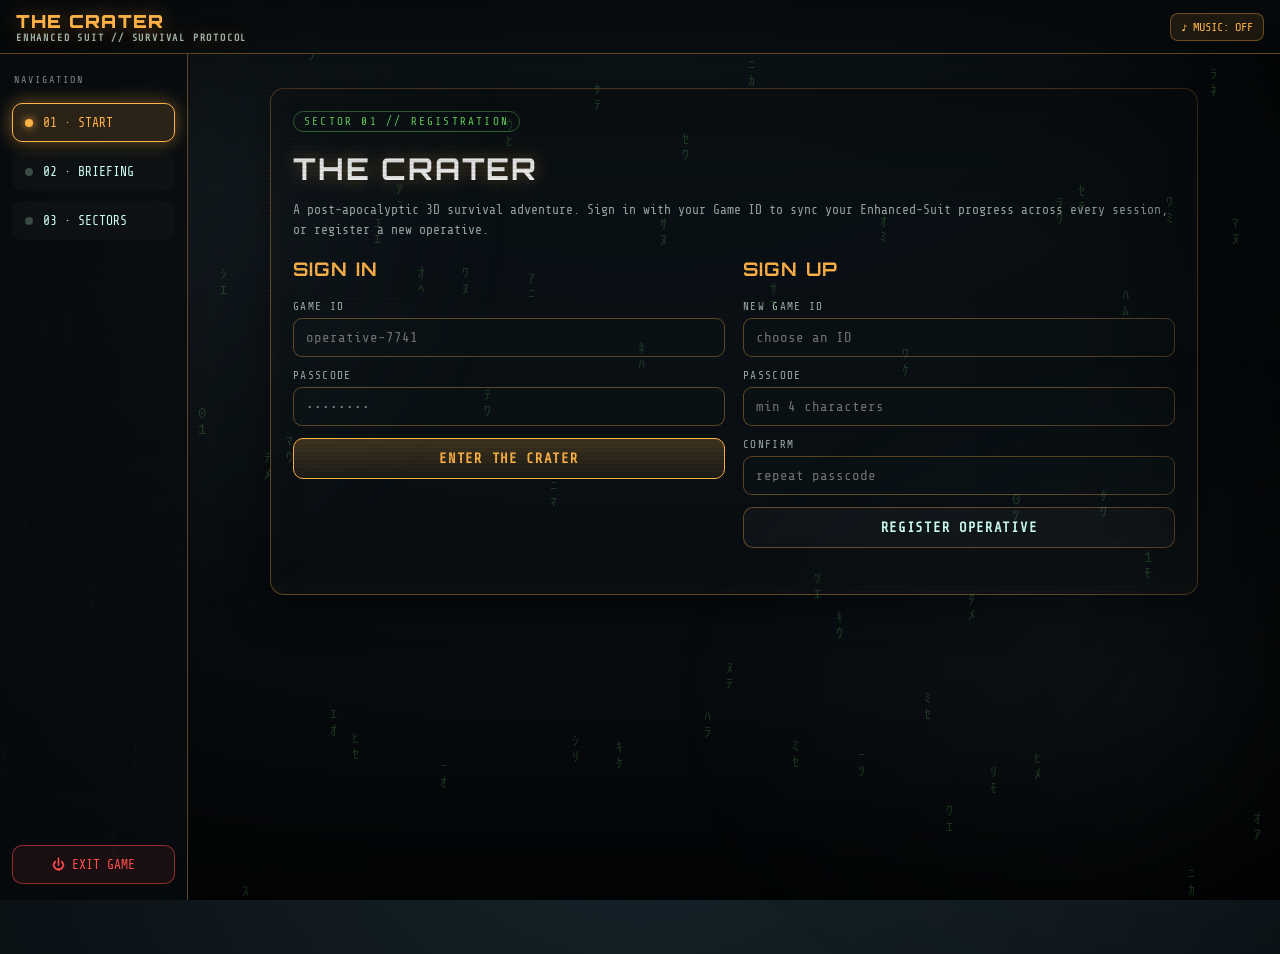
==== index.html @ 7a0b8add "Add files via upload" ====
<!DOCTYPE html>
<html lang="en">
<head>
<meta charset="UTF-8" />
<meta name="viewport" content="width=device-width, initial-scale=1.0" />
<title>THE CRATER — Enhanced Suit</title>
<link rel="preconnect" href="https://fonts.googleapis.com" />
<link rel="preconnect" href="https://fonts.gstatic.com" crossorigin />
<link href="https://fonts.googleapis.com/css2?family=Orbitron:wght@500;700;900&family=Share+Tech+Mono&display=swap" rel="stylesheet" />
<style>
  :root{
    --amber:#ffb347; --amber-dim:#a86a1f; --toxic:#7CFF6B; --danger:#ff4d4d;
    --ink:#070a0c; --ink2:#0d1418; --panel:rgba(10,16,20,.72); --line:rgba(255,179,71,.35);
    --glow:0 0 18px rgba(255,179,71,.45);
  }
  *{box-sizing:border-box}
  html,body{height:100%}
  body{
    margin:0; font-family:'Share Tech Mono',ui-monospace,monospace; color:#e9e2d2;
    background:radial-gradient(120% 120% at 50% -10%, #16242b 0%, #0a1014 45%, #05080a 100%);
    overflow-x:hidden;
  }
  h1,h2,h3,.brand{font-family:'Orbitron',sans-serif; letter-spacing:.06em}
  a{color:var(--amber); text-decoration:none}
  button{font-family:inherit; cursor:pointer}

  /* ---------- persistent FX overlays ---------- */
  #fx{position:fixed; inset:0; pointer-events:none; z-index:60; mix-blend-mode:screen; opacity:.5}
  .scan{position:fixed; inset:0; pointer-events:none; z-index:58;
    background:repeating-linear-gradient(0deg, rgba(0,0,0,0) 0 2px, rgba(0,0,0,.18) 2px 4px); opacity:.35}
  .vignette{position:fixed; inset:0; pointer-events:none; z-index:57;
    box-shadow:inset 0 0 220px 40px rgba(0,0,0,.85); }
  .fog{position:fixed; inset:-20%; pointer-events:none; z-index:56; opacity:.10;
    background:radial-gradient(40% 60% at 20% 30%, rgba(180,200,210,.6), transparent 60%),
               radial-gradient(50% 50% at 80% 70%, rgba(150,170,180,.5), transparent 60%);
    animation:drift 26s linear infinite alternate;}
  @keyframes drift{from{transform:translate(-3%,-2%) scale(1.05)}to{transform:translate(4%,3%) scale(1.15)}}

  /* ---------- top HUD bar ---------- */
  #topbar{position:fixed; top:0; left:0; right:0; z-index:70; display:flex; align-items:center; gap:14px;
    padding:10px 16px; background:linear-gradient(180deg, rgba(7,10,12,.92), rgba(7,10,12,.35));
    border-bottom:1px solid var(--line); backdrop-filter:blur(4px)}
  .brand{font-weight:900; font-size:18px; color:var(--amber); text-shadow:var(--glow)}
  .brand small{display:block; font-family:'Share Tech Mono'; font-size:10px; color:#9fb0a8; letter-spacing:.18em}
  #session{margin-left:auto; display:flex; align-items:center; gap:10px; font-size:12px; color:#bcd}
  #session .pill{background:rgba(124,255,107,.12); border:1px solid rgba(124,255,107,.4); color:var(--toxic);
    padding:3px 10px; border-radius:20px; font-size:11px}
  .iconbtn{background:rgba(255,179,71,.1); border:1px solid var(--line); color:var(--amber);
    border-radius:8px; padding:6px 10px; font-size:12px}
  .iconbtn:hover{background:rgba(255,179,71,.22)}

  /* ---------- nav rail ---------- */
  #nav{position:fixed; left:0; top:54px; bottom:0; width:188px; z-index:65; padding:16px 12px;
    background:linear-gradient(180deg, rgba(8,12,15,.95), rgba(8,12,15,.78)); border-right:1px solid var(--line);
    display:flex; flex-direction:column; gap:10px}
  #nav .navtitle{font-size:10px; letter-spacing:.2em; color:#7e8c86; margin:4px 2px 8px}
  .navlink{display:flex; align-items:center; gap:10px; padding:11px 12px; border:1px solid transparent; border-radius:10px;
    color:#cfe; font-size:13px; background:rgba(255,255,255,.02); transition:.15s}
  .navlink:hover{border-color:var(--line); background:rgba(255,179,71,.08); color:var(--amber)}
  .navlink .dot{width:8px;height:8px;border-radius:50%;background:#3a4a44}
  .navlink.active{border-color:var(--amber); background:rgba(255,179,71,.14); color:var(--amber); box-shadow:var(--glow)}
  .navlink.active .dot{background:var(--amber); box-shadow:0 0 8px var(--amber)}
  .navlink.locked{opacity:.4; cursor:not-allowed}
  #nav .spacer{flex:1}
  .exitbtn{margin-top:auto; border:1px solid rgba(255,77,77,.5); color:var(--danger); background:rgba(255,77,77,.08);
    padding:11px; border-radius:10px; text-align:center; font-size:13px}
  .exitbtn:hover{background:rgba(255,77,77,.18)}

  /* ---------- main ---------- */
  #main{position:relative; z-index:10; margin-left:188px; margin-top:54px; min-height:calc(100vh - 54px)}
  .page{display:none; animation:fade .4s ease}
  .page.show{display:block}
  @keyframes fade{from{opacity:0; transform:translateY(8px)}to{opacity:1; transform:none}}

  .wrap{max-width:980px; margin:0 auto; padding:34px 26px 60px}
  .panel{background:var(--panel); border:1px solid var(--line); border-radius:14px; padding:22px;
    box-shadow:0 10px 40px rgba(0,0,0,.5), inset 0 0 30px rgba(255,179,71,.04)}
  .tag{display:inline-block; font-size:11px; letter-spacing:.2em; color:var(--toxic);
    border:1px solid rgba(124,255,107,.4); padding:3px 10px; border-radius:20px; margin-bottom:12px}
  h2.title{font-size:30px; margin:6px 0 4px; color:#fff; text-shadow:var(--glow)}
  .sub{color:#9fb0a8; font-size:13px; margin-bottom:18px; line-height:1.5}

  /* auth */
  .authgrid{display:grid; grid-template-columns:1fr 1fr; gap:18px}
  .field{margin-bottom:12px}
  .field label{display:block; font-size:11px; letter-spacing:.12em; color:#9fb0a8; margin-bottom:5px}
  .field input{width:100%; padding:11px 12px; background:#0a1115; border:1px solid var(--line);
    border-radius:9px; color:#e9e2d2; font-family:inherit; font-size:14px}
  .field input:focus{outline:none; border-color:var(--amber); box-shadow:var(--glow)}
  .btn{display:inline-block; padding:12px 18px; border-radius:10px; border:1px solid var(--amber);
    background:linear-gradient(180deg, rgba(255,179,71,.22), rgba(255,179,71,.08)); color:var(--amber);
    font-weight:700; letter-spacing:.05em; font-size:14px; text-align:center}
  .btn:hover{background:rgba(255,179,71,.3); box-shadow:var(--glow)}
  .btn.block{width:100%}
  .btn.ghost{border-color:var(--line); color:#cfe; background:rgba(255,255,255,.03)}
  .msg{font-size:12px; margin-top:8px; min-height:16px}
  .msg.err{color:var(--danger)} .msg.ok{color:var(--toxic)}

  /* media pages */
  .media{position:relative; border-radius:14px; overflow:hidden; border:1px solid var(--line); margin-bottom:18px}
  .media img, .media video{width:100%; display:block; max-height:54vh; object-fit:cover; filter:saturate(1.05) contrast(1.05)}
  .media .caption{position:absolute; left:0; right:0; bottom:0; padding:22px 20px 16px;
    background:linear-gradient(0deg, rgba(5,8,10,.92), transparent); }
  .media .caption h3{margin:0 0 6px; color:#fff; font-size:20px}
  .media .caption p{margin:0; color:#cdd; font-size:13px; line-height:1.5; max-width:640px}

  /* progress panel */
  .prog{display:grid; grid-template-columns:repeat(3,1fr); gap:12px; margin:14px 0 6px}
  .card{background:rgba(255,255,255,.03); border:1px solid var(--line); border-radius:12px; padding:14px}
  .card h4{margin:0 0 6px; font-size:13px; color:var(--amber)}
  .card .stat{font-size:12px; color:#bcd; line-height:1.6}
  .card .stat b{color:#fff}
  .bar{height:7px; background:#0a1115; border-radius:6px; overflow:hidden; margin-top:8px; border:1px solid var(--line)}
  .bar > i{display:block; height:100%; width:0; background:linear-gradient(90deg,var(--amber),var(--toxic)); transition:width .4s}
  .done{color:var(--toxic)} .todo{color:#7e8c86}

  /* gameplay / mission */
  #gameplay .viewport{position:relative; height:56vh; min-height:340px; border:1px solid var(--line);
    border-radius:14px; overflow:hidden; background:#05080a; margin-bottom:16px;
    background-size:cover; background-position:center; filter:saturate(1.05) contrast(1.05)}
  .goverlay{position:absolute; inset:0; display:flex; flex-direction:column; justify-content:center; align-items:center;
    text-align:center; padding:20px; background:radial-gradient(60% 60% at 50% 40%, rgba(8,14,18,.55), rgba(5,8,10,.9)); pointer-events:none}
  .goverlay .big{font-family:'Orbitron'; font-size:22px; color:var(--amber); text-shadow:var(--glow)}
  .goverlay .small{font-size:12px; color:#bcd; margin-top:8px; max-width:520px; line-height:1.5}
  .goverlay .openbtn{pointer-events:auto; margin-top:16px}
  .ghud{display:flex; flex-wrap:wrap; gap:14px; align-items:center; background:var(--panel);
    border:1px solid var(--line); border-radius:12px; padding:14px 16px}
  .ghud .mission{font-family:'Orbitron'; color:var(--amber); font-size:15px}
  .ghud .timer{font-size:26px; color:#fff; letter-spacing:.06em; margin-left:auto}
  .ghud .timer small{font-size:11px; color:#9fb0a8; display:block; letter-spacing:.18em}
  .meters{display:flex; gap:16px; width:100%; margin-top:6px}
  .meter{flex:1}
  .meter .lbl{font-size:10px; letter-spacing:.14em; color:#9fb0a8; display:flex; justify-content:space-between}
  .meter .lbl b{color:#fff}
  .proceed{margin-top:16px; display:none; align-items:center; gap:14px; flex-wrap:wrap;
    background:linear-gradient(180deg, rgba(124,255,107,.12), rgba(124,255,107,.04));
    border:1px solid rgba(124,255,107,.5); border-radius:12px; padding:16px}
  .proceed.show{display:flex}
  .proceed .txt{font-size:13px; color:var(--toxic)}
  .proceed .btn{border-color:var(--toxic); color:var(--toxic); background:rgba(124,255,107,.1)}

  /* exit screen */
  #exitScreen{position:fixed; inset:0; z-index:90; display:none; align-items:center; justify-content:center;
    background:radial-gradient(80% 80% at 50% 40%, rgba(20,8,8,.96), rgba(3,4,5,.99))}
  #exitScreen.show{display:flex}
  #exitScreen .box{text-align:center; max-width:520px; padding:30px}
  #exitScreen h1{color:var(--danger); font-size:34px; text-shadow:0 0 22px rgba(255,77,77,.5)}
  #exitScreen p{color:#cdd; line-height:1.6}

  /* toast */
  #toast{position:fixed; bottom:18px; left:50%; transform:translateX(-50%) translateY(20px); z-index:95;
    background:rgba(10,16,20,.95); border:1px solid var(--toxic); color:var(--toxic); padding:10px 18px;
    border-radius:10px; font-size:12px; opacity:0; transition:.3s; pointer-events:none}
  #toast.show{opacity:1; transform:translateX(-50%) translateY(0)}

  .row{display:flex; gap:12px; flex-wrap:wrap; align-items:center}
  .muted{color:#7e8c86; font-size:12px}
  @media(max-width:760px){ #nav{display:none} #main{margin-left:0} .authgrid{grid-template-columns:1fr} }
</style>
</head>
<body>
<canvas id="fx"></canvas>
<div class="fog"></div>
<div class="scan"></div>
<div class="vignette"></div>

<!-- ===== TOP HUD ===== -->
<div id="topbar">
  <div class="brand">THE CRATER<small>ENHANCED SUIT // SURVIVAL PROTOCOL</small></div>
  <div id="session">
    <span class="pill" id="sessPill" style="display:none"></span>
    <button class="iconbtn" id="muteBtn" title="Toggle soundtrack">♪ MUSIC: OFF</button>
  </div>
</div>

<!-- ===== NAV RAIL ===== -->
<nav id="nav">
  <div class="navtitle">NAVIGATION</div>
  <a class="navlink" data-page="start" href="#start"><span class="dot"></span> 01 · START</a>
  <a class="navlink" data-page="briefing" href="#briefing"><span class="dot"></span> 02 · BRIEFING</a>
  <a class="navlink" data-page="gameplay" href="#gameplay"><span class="dot"></span> 03 · SECTORS</a>
  <div class="spacer"></div>
  <a class="exitbtn" id="exitNav" href="#">⏻ EXIT GAME</a>
</nav>

<!-- ===== MAIN ===== -->
<main id="main">

  <!-- PAGE 1 : START / AUTH -->
  <section class="page" id="page-start">
    <div class="wrap">
      <div class="panel" style="position:relative; overflow:hidden">
        <div style="position:absolute; inset:0; background:url('https://files.codingfleet.com/4f22758a/the-crater-enhanced-suit-pc-game/Page1.jpeg') center/cover; opacity:.16; filter:saturate(1.1) contrast(1.05)"></div>
        <div style="position:relative">
        <span class="tag">SECTOR 01 // REGISTRATION</span>
        <h2 class="title">THE CRATER</h2>
        <p class="sub">A post-apocalyptic 3D survival adventure. Sign in with your Game ID to sync your Enhanced-Suit progress across every session, or register a new operative.</p>
        <div class="authgrid">
          <div>
            <h3 style="color:var(--amber); margin-top:0">SIGN IN</h3>
            <div class="field"><label>GAME ID</label><input id="loginId" placeholder="operative-7741" autocomplete="off"></div>
            <div class="field"><label>PASSCODE</label><input id="loginPw" type="password" placeholder="••••••••"></div>
            <button class="btn block" id="loginBtn">ENTER THE CRATER</button>
            <div class="msg" id="loginMsg"></div>
          </div>
          <div>
            <h3 style="color:var(--amber); margin-top:0">SIGN UP</h3>
            <div class="field"><label>NEW GAME ID</label><input id="regId" placeholder="choose an ID" autocomplete="off"></div>
            <div class="field"><label>PASSCODE</label><input id="regPw" type="password" placeholder="min 4 characters"></div>
            <div class="field"><label>CONFIRM</label><input id="regPw2" type="password" placeholder="repeat passcode"></div>
            <button class="btn block ghost" id="regBtn">REGISTER OPERATIVE</button>
            <div class="msg" id="regMsg"></div>
          </div>
        </div>
        </div>
      </div>
    </div>
  </section>

  <!-- PAGE 2 : BRIEFING (video) -->
  <section class="page" id="page-briefing">
    <div class="wrap">
      <div class="panel">
        <span class="tag">SECTOR 02 // MISSION BRIEFING</span>
        <h2 class="title">OUTSIDE THE CHAMBER</h2>
        <p class="sub">Comets collided with Earth. Cities fell. The air turned toxic. Clad in your Enhanced Suit, you step from the protective chamber — and a dense fog swallows the world. Find your way back. Survive what crawls from the craters.</p>
        <div class="media">
          <video id="briefVid" src="https://files.codingfleet.com/4f22758a/the-crater-enhanced-suit-pc-game/Page2.mp4" muted loop playsinline preload="auto"></video>
          <div class="caption">
            <h3>The Fog Rolls In</h3>
            <p>When the mist clears you are disoriented, lost in unfamiliar terrain. Humanoid creatures stir within the craters. Use your suit's integrated weaponry, your wits, and your reflexes.</p>
          </div>
        </div>
        <div class="row">
          <a class="btn" href="#gameplay" data-page="gameplay">▶ DEPLOY TO SECTORS</a>
          <a class="btn ghost" href="#start" data-page="start">◀ BACK TO START</a>
          <a class="exitbtn" style="margin-left:auto; padding:12px 16px; border-radius:10px; text-decoration:none" id="exitBrief" href="#">⏻ EXIT GAME</a>
        </div>
      </div>
    </div>
  </section>

  <!-- PAGE 3 : GAMEPLAY / SECTORS -->
  <section class="page" id="page-gameplay">
    <div class="wrap">
      <div class="panel">
        <span class="tag">SECTOR 03 // ACTIVE DEPLOYMENT</span>
        <h2 class="title" id="missionTitle">SECTOR LINK</h2>
        <p class="sub" id="missionSub">Select a sector link to launch the Galacean scene in a new tab. Your suit telemetry and mission timer run here. Remain deployed 90 minutes (5400s) to unlock the link to the next sector.</p>

        <div class="row" style="margin-bottom:14px">
          <label class="muted">SELECT SECTOR LINK:</label>
          <select id="missionSelect" style="background:#0a1115;border:1px solid var(--line);color:#e9e2d2;padding:9px 12px;border-radius:9px;font-family:inherit"></select>
        </div>

        <div class="viewport" id="viewport">
          <div class="goverlay">
            <div class="big" id="ovBig">SECTOR STANDBY</div>
            <div class="small" id="ovSmall">Launch the live 3D sector. The mission timer below tracks your deployment.</div>
            <a class="btn openbtn" id="openBtn" target="_blank" rel="noopener">↗ LAUNCH SECTOR (NEW TAB)</a>
            <div class="small" id="ovUrl" style="margin-top:10px;font-size:11px;color:#7e8c86;word-break:break-all"></div>
          </div>
        </div>

        <div class="ghud">
          <div>
            <div class="mission" id="hudMission">—</div>
            <div class="muted" id="hudStatus">Awaiting deployment</div>
          </div>
          <div class="timer"><span id="hudTimer">00:00:00</span><small>MISSION ELAPSED / 5400s</small></div>
          <div class="meters">
            <div class="meter"><div class="lbl">SUIT INTEGRITY <b id="mSuit">100%</b></div><div class="bar"><i id="bSuit"></i></div></div>
            <div class="meter"><div class="lbl">O₂ RESERVE <b id="mO2">100%</b></div><div class="bar"><i id="bO2"></i></div></div>
            <div class="meter"><div class="lbl">RADIATION <b id="mRad">12%</b></div><div class="bar"><i id="bRad" style="background:linear-gradient(90deg,#ffb347,#ff4d4d)"></i></div></div>
          </div>
        </div>

        <div class="proceed" id="proceed">
          <div class="txt" id="proceedTxt">SECTOR CLEARED — link to next sector unlocked.</div>
          <a class="btn" id="proceedLink" href="#">PROCEED ▶</a>
        </div>

        <div class="row" style="margin-top:16px">
          <a class="btn ghost" href="#briefing" data-page="briefing">◀ BRIEFING</a>
          <a class="btn ghost" href="#start" data-page="start">◀ START</a>
          <a class="exitbtn" style="margin-left:auto; padding:12px 16px; border-radius:10px; text-decoration:none" id="exitPlay" href="#">⏻ EXIT / SAVE</a>
        </div>
      </div>

      <div class="panel" style="margin-top:18px">
        <span class="tag">SUIT SYNC // GAME ID PROGRESS</span>
        <h3 style="margin-top:0;color:#fff">OPERATIVE PROGRESS</h3>
        <div class="prog" id="progGrid"></div>
        <p class="muted" id="totalTime">TOTAL DEPLOYED: 0h 00m 00s</p>
      </div>
    </div>
  </section>

</main>

<!-- ===== EXIT SCREEN ===== -->
<div id="exitScreen">
  <div class="box">
    <h1>CONNECTION TERMINATED</h1>
    <p>Your Enhanced-Suit telemetry has been saved to your Game ID. The wasteland will wait.</p>
    <p class="muted" id="exitSummary"></p>
    <div class="row" style="justify-content:center; margin-top:18px">
      <button class="btn" id="reenterBtn">⟲ RE-ENTER THE CRATER</button>
    </div>
  </div>
</div>

<div id="toast"></div>

<audio id="bgm" loop preload="auto" src="https://files.codingfleet.com/4f22758a/the-crater-enhanced-suit-pc-game/Song%20Track.mp3"></audio>

<script>
/* ============ CONFIG ============ */
const MISSION_DURATION = 5400; // seconds (90 min)
const ASSET = {
  page1:"https://files.codingfleet.com/4f22758a/the-crater-enhanced-suit-pc-game/Page1.jpeg",
  page3:"https://files.codingfleet.com/4f22758a/the-crater-enhanced-suit-pc-game/Page3.jpeg",
  song:"https://files.codingfleet.com/4f22758a/the-crater-enhanced-suit-pc-game/Song%20Track.mp3"
};
const MISSIONS = [
  {id:"m1", name:"SECTOR 01 — THE CRATER'S EDGE", url:"https://my.galacean.com/7e0cc247-cc5a-4422-99f9-ec5b9e603e9a", next:"gameplay", nextLabel:"PROCEED TO SECTOR 02 ▶", final:false},
  {id:"m2", name:"SECTOR 02 — TOXIC FALLOUT",     url:"https://my.galacean.com/d255c49a-5c83-4c76-a655-b0f9eea7e340", next:"gameplay", nextLabel:"PROCEED TO SECTOR 03 ▶", final:false},
  {id:"m3", name:"SECTOR 03 — THE LONG WAY HOME", url:"https://my.galacean.com/9735b1fd-6725-42c8-8ecc-c2cf0222fc3e", next:"start",   nextLabel:"⏹ RETURN TO START PAGE", final:true}
];

/* ============ STORAGE ============ */
const DB = {
  accounts(){ return JSON.parse(localStorage.getItem("crater_accounts")||"{}"); },
  saveAccounts(a){ localStorage.setItem("crater_accounts", JSON.stringify(a)); },
  save(gameId){ return JSON.parse(localStorage.getItem("crater_save_"+gameId)||"null"); },
  writeSave(gameId, data){ localStorage.setItem("crater_save_"+gameId, JSON.stringify(data)); }
};
async function hash(str){
  try{
    const buf = await crypto.subtle.digest("SHA-256", new TextEncoder().encode(str));
    return [...new Uint8Array(buf)].map(b=>b.toString(16).padStart(2,"0")).join("");
  }catch(e){ let h=0; for(const c of str){h=(h*31+c.charCodeAt(0))>>>0;} return "fb"+h.toString(16); }
}

/* ============ STATE ============ */
const state = {
  gameId:null,
  save:null,
  activeMission:null,      // mission object
  elapsed:0,              // seconds in active mission (resumed from save)
  timer:null,
  lastTick:0,
  completed:false
};

function defaultSave(){
  const s={gameId:state.gameId, missions:{}, totalSeconds:0, updated:Date.now()};
  MISSIONS.forEach(m=> s.missions[m.id]={elapsed:0, completed:false});
  return s;
}
function ensureSave(){
  if(!state.save) state.save = defaultSave();
  MISSIONS.forEach(m=>{ if(!state.save.missions[m.id]) state.save.missions[m.id]={elapsed:0,completed:false}; });
}

/* ============ AUTH ============ */
const $ = s=>document.querySelector(s);
const $$ = s=>document.querySelectorAll(s);

async function doRegister(){
  const id=$("#regId").value.trim(), pw=$("#regPw").value, pw2=$("#regPw2").value, msg=$("#regMsg");
  msg.className="msg";
  if(!id||!pw){ msg.textContent="Game ID and passcode required."; msg.classList.add("err"); return; }
  if(pw.length<4){ msg.textContent="Passcode must be at least 4 characters."; msg.classList.add("err"); return; }
  if(pw!==pw2){ msg.textContent="Passcodes do not match."; msg.classList.add("err"); return; }
  const acc=DB.accounts();
  if(acc[id]){ msg.textContent="That Game ID is already taken."; msg.classList.add("err"); return; }
  acc[id]={pw:await hash(pw)}; DB.saveAccounts(acc);
  msg.textContent="Operative registered. You may now sign in."; msg.classList.add("ok");
  $("#regId").value=""; $("#regPw").value=""; $("#regPw2").value="";
}
async function doLogin(){
  const id=$("#loginId").value.trim(), pw=$("#loginPw").value, msg=$("#loginMsg");
  msg.className="msg";
  const acc=DB.accounts();
  if(!acc[id] || acc[id].pw!==await hash(pw)){ msg.textContent="Invalid Game ID or passcode."; msg.classList.add("err"); return; }
  loginAs(id);
}
function loginAs(id){
  state.gameId=id; state.save=DB.save(id)||null; ensureSave();
  $("#sessPill").style.display="inline-block"; $("#sessPill").textContent="GAME ID: "+id;
  toast("Synced to Game ID: "+id);
  goPage("briefing");
}
$("#regBtn").addEventListener("click", doRegister);
$("#loginBtn").addEventListener("click", doLogin);

/* ============ ROUTER ============ */
function goPage(page, opts={}){
  // save progress before leaving gameplay
  if(state.activeMission){ saveProgress(); stopTimer(); }
  $$(".page").forEach(p=>p.classList.remove("show"));
  const el=$("#page-"+page); if(el) el.classList.add("show");
  $$(".navlink").forEach(n=>n.classList.toggle("active", n.dataset.page===page));
  // gate pages 2 & 3 behind auth
  if((page==="briefing"||page==="gameplay") && !state.gameId){
    toast("Sign in with a Game ID first.");
    $("#page-start").classList.add("show"); $$(".page").forEach(p=>{if(p.id!=="page-start")p.classList.remove("show");});
    $$(".navlink").forEach(n=>n.classList.toggle("active", n.dataset.page==="start"));
    return;
  }
  if(page==="gameplay"){ enterGameplay(opts.missionId); }
  if(page==="briefing"){ const v=$("#briefVid"); if(v){v.currentTime=0; v.play().catch(()=>{});} }
  window.scrollTo(0,0);
}
$$("[data-page]").forEach(a=>a.addEventListener("click",e=>{ e.preventDefault(); goPage(a.dataset.page); }));

/* ============ GAMEPLAY ============ */
function buildMissionSelect(){
  const sel=$("#missionSelect"); sel.innerHTML="";
  MISSIONS.forEach(m=>{
    const o=document.createElement("option"); o.value=m.id; o.textContent=m.name; sel.appendChild(o);
  });
  sel.onchange=()=>enterGameplay(sel.value);
}
function enterGameplay(missionId){
  ensureSave();
  const m = MISSIONS.find(x=>x.id===missionId) || MISSIONS[0];
  state.activeMission=m;
  state.elapsed = state.save.missions[m.id].elapsed||0;
  state.completed = state.save.missions[m.id].completed||false;

  $("#missionTitle").textContent=m.name;
  $("#hudMission").textContent=m.name;
  $("#missionSelect").value=m.id;
  $("#viewport").style.backgroundImage="url('"+ASSET.page3+"')";
  $("#openBtn").href=m.url;
  $("#ovUrl").textContent=m.url;
  $("#ovBig").textContent=m.name.split("—")[1]?.trim()||"SECTOR LINK";
  $("#ovSmall").textContent="Launch the live 3D sector in a new tab. The mission timer tracks your deployment toward 5400s.";
  $("#hudStatus").textContent = state.completed ? "Sector cleared — proceed link active" : "Deployed";
  updateHUD();
  renderProceed();
  startTimer();
}
function startTimer(){
  stopTimer();
  state.lastTick=Date.now();
  state.timer=setInterval(()=>{
    const now=Date.now(); const dt=Math.floor((now-state.lastTick)/1000);
    if(dt>=1){ state.lastTick=now; state.elapsed+=dt; tick(); }
  },500);
}
function stopTimer(){ if(state.timer){clearInterval(state.timer); state.timer=null;} }
function tick(){
  if(state.elapsed>=MISSION_DURATION && !state.completed){
    state.completed=true;
    saveProgress();
    renderProceed();
    toast("SECTOR CLEARED — proceed link unlocked");
  }
  updateHUD();
}
function updateHUD(){
  const e=state.elapsed, h=String(Math.floor(e/3600)).padStart(2,"0"),
        mm=String(Math.floor((e%3600)/60)).padStart(2,"0"), ss=String(e%60).padStart(2,"0");
  $("#hudTimer").textContent=`${h}:${mm}:${ss}`;
  const pct=Math.min(100, (e/MISSION_DURATION)*100);
  // meters drift for atmosphere
  const suit=Math.max(8, 100 - Math.floor(e/120) - (Math.random()<0.05?Math.floor(Math.random()*6):0));
  const o2=Math.max(5, 100 - Math.floor(e/90) - (Math.random()<0.04?Math.floor(Math.random()*5):0));
  const rad=Math.min(98, 12 + Math.floor(e/60) + (Math.random()<0.05?Math.floor(Math.random()*8):0));
  $("#mSuit").textContent=suit+"%"; $("#bSuit").style.width=suit+"%";
  $("#mO2").textContent=o2+"%";   $("#bO2").style.width=o2+"%";
  $("#mRad").textContent=rad+"%";  $("#bRad").style.width=rad+"%";
}
function renderProceed(){
  const box=$("#proceed");
  if(state.completed){
    box.classList.add("show");
    const m=state.activeMission;
    $("#proceedTxt").textContent = m.final ? "FINAL SECTOR CLEARED — return to start unlocked." : "SECTOR CLEARED — link to next sector unlocked.";
    const link=$("#proceedLink");
    link.textContent=m.nextLabel;
    link.onclick=(e)=>{ e.preventDefault(); goPage(m.next); };
  } else {
    box.classList.remove("show");
  }
}
function saveProgress(){
  if(!state.gameId||!state.activeMission) return;
  ensureSave();
  const m=state.activeMission;
  const prev=state.save.missions[m.id].elapsed||0;
  const gained=Math.max(0, state.elapsed-prev);
  state.save.missions[m.id].elapsed=state.elapsed;
  state.save.missions[m.id].completed=state.completed;
  state.save.totalSeconds=(state.save.totalSeconds||0)+gained;
  state.save.updated=Date.now();
  DB.writeSave(state.gameId, state.save);
  renderProgress();
}
function renderProgress(){
  if(!state.save) return;
  const grid=$("#progGrid"); grid.innerHTML="";
  MISSIONS.forEach(m=>{
    const d=state.save.missions[m.id];
    const e=d.elapsed||0, h=Math.floor(e/3600), mm=Math.floor((e%3600)/60), ss=e%60;
    const pct=Math.min(100,(e/MISSION_DURATION)*100);
    const c=document.createElement("div"); c.className="card";
    c.innerHTML=`<h4>${m.name}</h4>
      <div class="stat">Time: <b>${h}h ${String(mm).padStart(2,"0")}m ${String(ss).padStart(2,"0")}s</b></div>
      <div class="stat">Status: <b class="${d.completed?'done':'todo'}">${d.completed?'CLEARED':'IN PROGRESS'}</b></div>
      <div class="bar"><i style="width:${pct}%"></i></div>`;
    grid.appendChild(c);
  });
  const t=state.save.totalSeconds||0, th=Math.floor(t/3600), tm=Math.floor((t%3600)/60), ts=t%60;
  $("#totalTime").textContent=`TOTAL DEPLOYED: ${th}h ${String(tm).padStart(2,"0")}m ${String(ts).padStart(2,"0")}s`;
}

/* ============ EXIT ============ */
function exitGame(){
  if(state.activeMission) saveProgress();
  stopTimer();
  const bgm=$("#bgm"); bgm.pause();
  const t=state.save?state.save.totalSeconds||0:0, th=Math.floor(t/3600), tm=Math.floor((t%3600)/60), ts=t%60;
  $("#exitSummary").textContent = state.gameId ? `Game ID ${state.gameId} • Total deployed ${th}h ${String(tm).padStart(2,"0")}m ${String(ts).padStart(2,"0")}s` : "";
  $("#exitScreen").classList.add("show");
}
function reenter(){
  $("#exitScreen").classList.remove("show");
  if(state.gameId){ goPage("briefing"); }
  else { goPage("start"); }
}
$("#exitNav").addEventListener("click",e=>{e.preventDefault(); exitGame();});
$("#exitBrief").addEventListener("click",e=>{e.preventDefault(); exitGame();});
$("#exitPlay").addEventListener("click",e=>{e.preventDefault(); exitGame();});
$("#reenterBtn").addEventListener("click",reenter);

/* ============ MUSIC ============ */
const bgm=$("#bgm"); let musicOn=false;
function tryPlayMusic(){
  if(musicOn) return;
  bgm.volume=0.55;
  bgm.play().then(()=>{ musicOn=true; $("#muteBtn").textContent="♪ MUSIC: ON"; }).catch(()=>{});
}
$("#muteBtn").addEventListener("click",()=>{
  if(musicOn){ bgm.pause(); musicOn=false; $("#muteBtn").textContent="♪ MUSIC: OFF"; }
  else { tryPlayMusic(); }
});
// start music on first interaction anywhere
["click","keydown","touchstart"].forEach(ev=>document.addEventListener(ev, tryPlayMusic, {once:false}));

/* ============ TOAST ============ */
let toastT=null;
function toast(t){
  const el=$("#toast"); el.textContent=t; el.classList.add("show");
  clearTimeout(toastT); toastT=setTimeout(()=>el.classList.remove("show"),2200);
}

/* ============ AUTO-SAVE / LIFECYCLE ============ */
setInterval(()=>{ if(state.activeMission) saveProgress(); }, 10000); // autosave every 10s
document.addEventListener("visibilitychange",()=>{
  if(document.hidden){ if(state.activeMission) saveProgress(); }
  else { state.lastTick=Date.now(); }
});
window.addEventListener("beforeunload",()=>{ if(state.activeMission) saveProgress(); });

/* ============ FX CANVAS (digital rain / embers) ============ */
(function(){
  const c=$("#fx"), x=c.getContext("2d"); let W,H,cols,drops;
  function size(){ W=c.width=innerWidth; H=c.height=innerHeight; cols=Math.floor(W/22); drops=Array(cols).fill(0).map(()=>Math.random()*H); }
  size(); addEventListener("resize",size);
  const chars="01ﾊﾐﾋｰｳｼﾅﾓﾆｻﾜﾂｵﾘｱﾎﾃﾏｹﾒｴｶｷﾑﾕﾗｾﾈｽﾀﾇﾍ";
  function draw(){
    x.fillStyle="rgba(5,8,10,0.08)"; x.fillRect(0,0,W,H);
    x.fillStyle="rgba(124,255,107,0.35)"; x.font="14px monospace";
    for(let i=0;i<cols;i++){
      const ch=chars[Math.floor(Math.random()*chars.length)];
      x.fillText(ch, i*22, drops[i]);
      if(drops[i]>H && Math.random()>0.975) drops[i]=0;
      drops[i]+=16;
    }
    requestAnimationFrame(draw);
  }
  draw();
})();

/* ============ INIT ============ */
buildMissionSelect();
renderProgress();
goPage("start");

/* test hook: fast-forward active mission timer (dev only) */
window.__ff=function(sec){ if(state.activeMission){ state.elapsed+=sec; tick(); } };
</script>
</body>
</html>
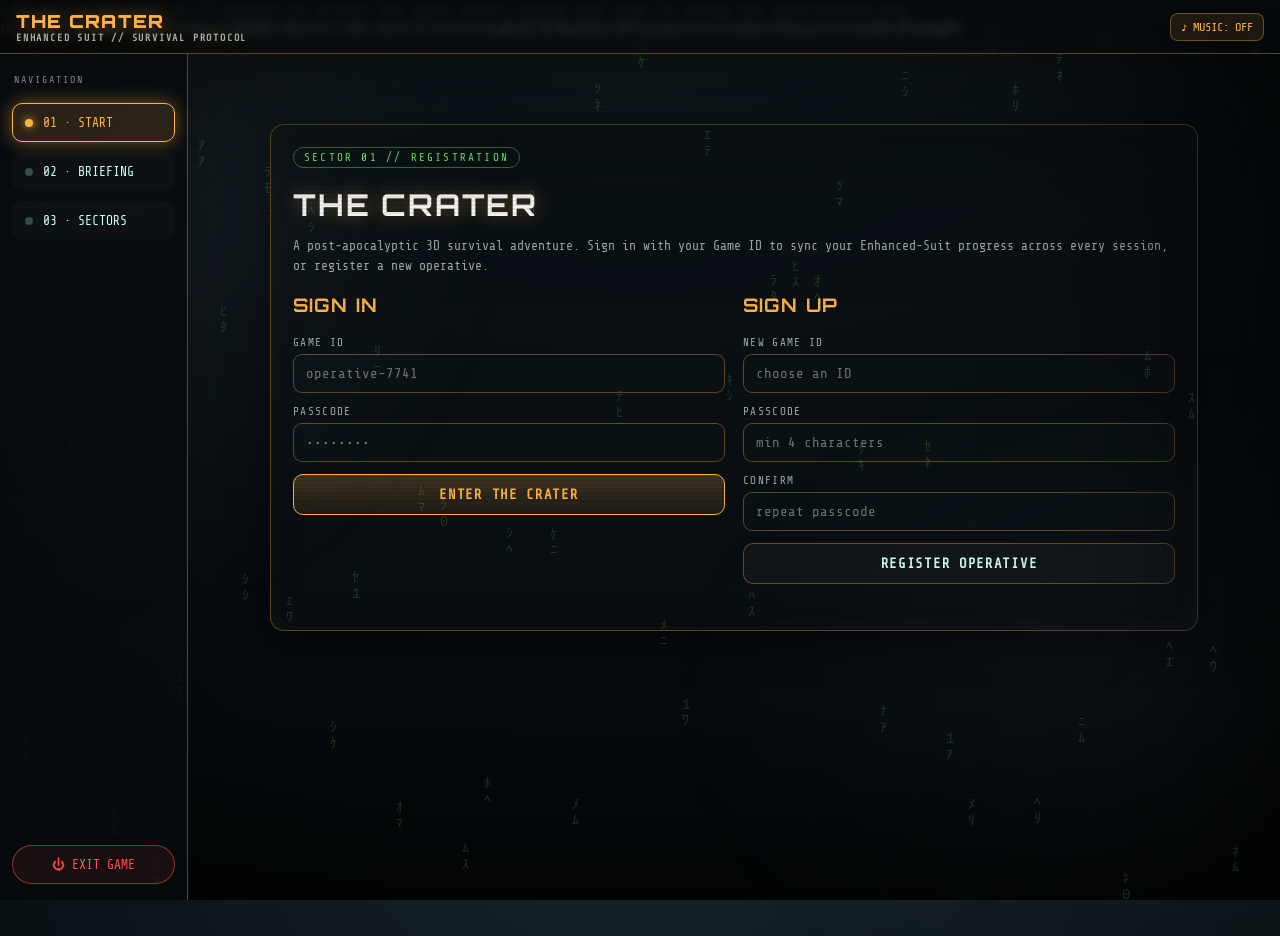
==== commit fc5802bc: "Update index.html" ====
--- a/index.html
+++ b/index.html
@@ -1,4 +1,4 @@
-<!DOCTYPE html>
+add stripe payment of 11 pounds to access the game after signup and sign in using the publishable key pk_live_51TwDKrKY2fYPKPw278QRN3JOutnriCNfc2GSCzTthIvA1XqN26L8rNq5BAzI0YnZzd3ZivsIsk8u54Rkuu4hlE6m00u0Up0gME <!DOCTYPE html>
 <html lang="en">
 <head>
 <meta charset="UTF-8" />
@@ -63,7 +63,7 @@
   .navlink.locked{opacity:.4; cursor:not-allowed}
   #nav .spacer{flex:1}
   .exitbtn{margin-top:auto; border:1px solid rgba(255,77,77,.5); color:var(--danger); background:rgba(255,77,77,.08);
-    padding:11px; border-radius:10px; text-align:center; font-size:13px}
+    padding:11px; border-radius:1010px; text-align:center; font-size:13px}
   .exitbtn:hover{background:rgba(255,77,77,.18)}
 
   /* ---------- main ---------- */
@@ -106,7 +106,7 @@
 
   /* progress panel */
   .prog{display:grid; grid-template-columns:repeat(3,1fr); gap:12px; margin:14px 0 6px}
-  .card{background:rgba(255,255,255,.03); border:1px solid var(--line); border-radius:12px; padding:14px}
+  .card{background:rgba(255,255,255,.03); border:11px solid var(--line); border-radius:12px; padding:14px}
   .card h4{margin:0 0 6px; font-size:13px; color:var(--amber)}
   .card .stat{font-size:12px; color:#bcd; line-height:1.6}
   .card .stat b{color:#fff}
@@ -155,6 +155,10 @@
 
   .row{display:flex; gap:12px; flex-wrap:wrap; align-items:center}
   .muted{color:#7e8c86; font-size:12px}
+  
+  /* Payment Page Styles */
+  #page-payment .price{display:block; font-size:24px; color:var(--amber); margin-bottom:12px; font-family:'Orbitron';}
+  
   @media(max-width:760px){ #nav{display:none} #main{margin-left:0} .authgrid{grid-template-columns:1fr} }
 </style>
 </head>
@@ -170,6 +174,8 @@
   <div id="session">
     <span class="pill" id="sessPill" style="display:none"></span>
     <button class="iconbtn" id="muteBtn" title="Toggle soundtrack">♪ MUSIC: OFF</button>
+    <!-- Pay Button appears after login -->
+    <a class="btn ghost" id="payBtn" href="#payment" style="display:none; margin-left:12px; padding:6px 14px; font-size:11px;">💳 PAY TO PLAY</a>
   </div>
 </div>
 
@@ -190,7 +196,7 @@
   <section class="page" id="page-start">
     <div class="wrap">
       <div class="panel" style="position:relative; overflow:hidden">
-        <div style="position:absolute; inset:0; background:url('https://files.codingfleet.com/4f22758a/the-crater-enhanced-suit-pc-game/Page1.jpeg') center/cover; opacity:.16; filter:saturate(1.1) contrast(1.05)"></div>
+        <div style="position:absolute; inset:0; background:url('https://files.codingfleet.com/4f22758ca/the-crater-enhanced-suit-pc-game/Page1.jpeg') center/cover; opacity:.16; filter:saturate(1.1) contrast(1.05)"></div>
         <div style="position:relative">
         <span class="tag">SECTOR 01 // REGISTRATION</span>
         <h2 class="title">THE CRATER</h2>
@@ -225,14 +231,15 @@
         <h2 class="title">OUTSIDE THE CHAMBER</h2>
         <p class="sub">Comets collided with Earth. Cities fell. The air turned toxic. Clad in your Enhanced Suit, you step from the protective chamber — and a dense fog swallows the world. Find your way back. Survive what crawls from the craters.</p>
         <div class="media">
-          <video id="briefVid" src="https://files.codingfleet.com/4f22758a/the-crater-enhanced-suit-pc-game/Page2.mp4" muted loop playsinline preload="auto"></video>
+          <video id="briefVid" src="https://files.codingfleet.com/4f22758ca/the-crat-enhanced-suit-pc-game/Page2.mp4" muted loop playsinline preload="auto"></video>
           <div class="caption">
             <h3>The Fog Rolls In</h3>
             <p>When the mist clears you are disoriented, lost in unfamiliar terrain. Humanoid creatures stir within the craters. Use your suit's integrated weaponry, your wits, and your reflexes.</p>
           </div>
         </div>
         <div class="row">
-          <a class="btn" href="#gameplay" data-page="gameplay">▶ DEPLOY TO SECTORS</a>
+          <!-- Access game only if paid -->
+          <a class="btn" id="deployBtn" href="#gameplay" data-page="gameplay" style="pointer-events:none; opacity:0.5;">▶ DEPLOY TO SECTORS</a>
           <a class="btn ghost" href="#start" data-page="start">◀ BACK TO START</a>
           <a class="exitbtn" style="margin-left:auto; padding:12px 16px; border-radius:10px; text-decoration:none" id="exitBrief" href="#">⏻ EXIT GAME</a>
         </div>
@@ -296,6 +303,25 @@
     </div>
   </section>
 
+  <!-- PAGE 4 : PAYMENT -->
+  <section class="page" id="page-payment">
+    <div class="wrap">
+      <div class="panel" style="border-color:var(--amber);">
+        <span class="tag" style="border-color:var(--amber-dim); color:var(--amber);">ACCESS // PAYMENT</span>
+        <h2 class="title" style="text-shadow:0 0 12px var(--amber-dim);">UNLOCK THE CRATER</h2>
+        <p class="sub">Pay £11.00 to access the full game experience and all sectors.</p>
+        
+        <form id="payment-form">
+          <div id="payment-element" style="padding: 12px; border: 1px solid var(--line); border-radius: 9px; background: #0a1115; min-height: 120px;"></div>
+          <button class="btn block" type="submit" style="margin-top: 16px; background:linear-gradient(180deg, rgba(255,179,71,.4), rgba(255,179,71,.2));">PAY £11.00</button>
+        </form>
+        
+        <div id="payment-message" class="msg" style="margin-top: 12px;"></div>
+        <div class="muted" style="margin-top: 12px; font-size: 11px; text-align: center;">Payment is processed securely via Stripe.</div>
+      </div>
+    </div>
+  </section>
+
 </main>
 
 <!-- ===== EXIT SCREEN ===== -->
@@ -312,15 +338,15 @@
 
 <div id="toast"></div>
 
-<audio id="bgm" loop preload="auto" src="https://files.codingfleet.com/4f22758a/the-crater-enhanced-suit-pc-game/Song%20Track.mp3"></audio>
+<audio id="bgm" loop preload="auto" src="https://files.codingfleet.com/4f22758ca/the-crater-enhanced-suit-pc-game/Song%20Track.mp3"></audio>
 
 <script>
 /* ============ CONFIG ============ */
 const MISSION_DURATION = 5400; // seconds (90 min)
 const ASSET = {
-  page1:"https://files.codingfleet.com/4f22758a/the-crater-enhanced-suit-pc-game/Page1.jpeg",
-  page3:"https://files.codingfleet.com/4f22758a/the-crater-enhanced-suit-pc-game/Page3.jpeg",
-  song:"https://files.codingfleet.com/4f22758a/the-crater-enhanced-suit-pc-game/Song%20Track.mp3"
+  page1:"https://files.codingfleet.com/4f22758ca/the-crater-enhanced-suit-pc-game/Page1.jpeg",
+  page3:"https://files.codingfleet.com/4f22758ca/the-crater-enhanced-suit-pc-game/Page3.jpeg",
+  song:"https://files.codingfleet.com/4f22758ca/the-crater-enhanced-suit-pc-game/Song%20Track.mp3"
 };
 const MISSIONS = [
   {id:"m1", name:"SECTOR 01 — THE CRATER'S EDGE", url:"https://my.galacean.com/7e0cc247-cc5a-4422-99f9-ec5b9e603e9a", next:"gameplay", nextLabel:"PROCEED TO SECTOR 02 ▶", final:false},
@@ -375,7 +401,8 @@
   if(pw!==pw2){ msg.textContent="Passcodes do not match."; msg.classList.add("err"); return; }
   const acc=DB.accounts();
   if(acc[id]){ msg.textContent="That Game ID is already taken."; msg.classList.add("err"); return; }
-  acc[id]={pw:await hash(pw)}; DB.saveAccounts(acc);
+  acc[id]={pw:await hash(pw), paid:false}; // Initialize paid status
+  DB.saveAccounts(acc);
   msg.textContent="Operative registered. You may now sign in."; msg.classList.add("ok");
   $("#regId").value=""; $("#regPw").value=""; $("#regPw2").value="";
 }
@@ -389,31 +416,117 @@
 function loginAs(id){
   state.gameId=id; state.save=DB.save(id)||null; ensureSave();
   $("#sessPill").style.display="inline-block"; $("#sessPill").textContent="GAME ID: "+id;
+  
+  // Show Pay button only if logged in
+  $("#payBtn").style.display="inline-block";
+  
   toast("Synced to Game ID: "+id);
   goPage("briefing");
 }
-$("#regBtn").addEventListener("click", doRegister);
-$("#loginBtn").addEventListener("click", doLogin);
 
 /* ============ ROUTER ============ */
 function goPage(page, opts={}){
-  // save progress before leaving gameplay
+  // Check Payment Status before allowing access to gameplay
+  // This ensures users cannot access the game without paying
+  const isPaid = () => {
+    const acc = DB.accounts();
+    return acc[state.gameId] && acc[state.gameId].paid === true;
+  };
+
+  // Save progress before leaving gameplay
   if(state.activeMission){ saveProgress(); stopTimer(); }
+  
+  // Gate: If trying to access gameplay and not paid, redirect to payment
+  if(page === 'gameplay' && !isPaid()){
+    goPage('payment');
+    return;
+  }
+
   $$(".page").forEach(p=>p.classList.remove("show"));
   const el=$("#page-"+page); if(el) el.classList.add("show");
   $$(".navlink").forEach(n=>n.classList.toggle("active", n.dataset.page===page));
-  // gate pages 2 & 3 behind auth
+  
+  // Gate pages 2 & 3 behind auth
   if((page==="briefing"||page==="gameplay") && !state.gameId){
     toast("Sign in with a Game ID first.");
     $("#page-start").classList.add("show"); $$(".page").forEach(p=>{if(p.id!=="page-start")p.classList.remove("show");});
     $$(".navlink").forEach(n=>n.classList.toggle("active", n.dataset.page==="start"));
     return;
   }
-  if(page==="gameplay"){ enterGameplay(opts.missionId); }
+  
+  if(page==="gameplay"){ 
+    // Enable deploy button now that payment check passed
+    $("#deployBtn").style.pointerEvents="auto"; 
+    $("#deployBtn").style.opacity="1"; 
+    enterGameplay(opts.missionId); 
+  }
   if(page==="briefing"){ const v=$("#briefVid"); if(v){v.currentTime=0; v.play().catch(()=>{});} }
+  if(page==="payment"){ 
+    // Init Stripe only when page is shown
+    initStripe(); 
+  }
   window.scrollTo(0,0);
 }
 $$("[data-page]").forEach(a=>a.addEventListener("click",e=>{ e.preventDefault(); goPage(a.dataset.page); }));
+
+/* ============ PAYMENT LOGIC ============ */
+function initStripe(){
+  if(window.stripeInitialized) return;
+  window.stripeInitialized = true;
+  
+  const stripe = Stripe('pk_live_51TwDKrKY2fYPKPw278QRN3JOutnriCNfc2GSCzTthIvA1XqN26L8rNq5BAzI0YnZzd3ZivsIsk8u54Rkuu4hlE6m00u0Up0gME');
+  
+  // Dark theme config for Stripe
+  const appearance = {
+    theme: 'flat',
+    variables: {
+      colorPrimary: '#ffb347',
+      colorPrimaryText: '#070a0c',
+      colorBackground: '#0a1115',
+      colorBackgroundText: '#e9e2d2',
+    }
+  };
+  
+  const elements = stripe.elements({ appearance });
+  const paymentElement = elements.create('paymentElement');
+  paymentElement.mount('#payment-element');
+
+  const form = document.getElementById('payment-form');
+  form.addEventListener('submit', async (event) => {
+    event.preventDefault();
+    const { error, paymentMethod } = await stripe.createPaymentMethod({
+      type: 'card',
+      card: paymentElement,
+      currency: 'gbp',
+      amount: 1100, // 11 pounds
+      description: 'Game Access - The Crater'
+    });
+
+    const messageDiv = document.getElementById('payment-message');
+    messageDiv.className = 'msg';
+
+    if (error) {
+      messageDiv.textContent = error.message;
+      messageDiv.classList.add('err');
+    } else {
+      messageDiv.textContent = 'Payment Successful! Unlocking game...';
+      messageDiv.classList.add('ok');
+      
+      // Update DB to mark as paid
+      const acc = DB.accounts();
+      if(acc[state.gameId]) {
+        acc[state.gameId].paid = true;
+        DB.saveAccounts(acc);
+      }
+      
+      // Redirect to gameplay
+      setTimeout(() => {
+        goPage('gameplay');
+        toast("Game Unlocked! Deploying to Sector 01.");
+      }, 1500);
+    }
+  });
+}
 
 /* ============ GAMEPLAY ============ */
 function buildMissionSelect(){
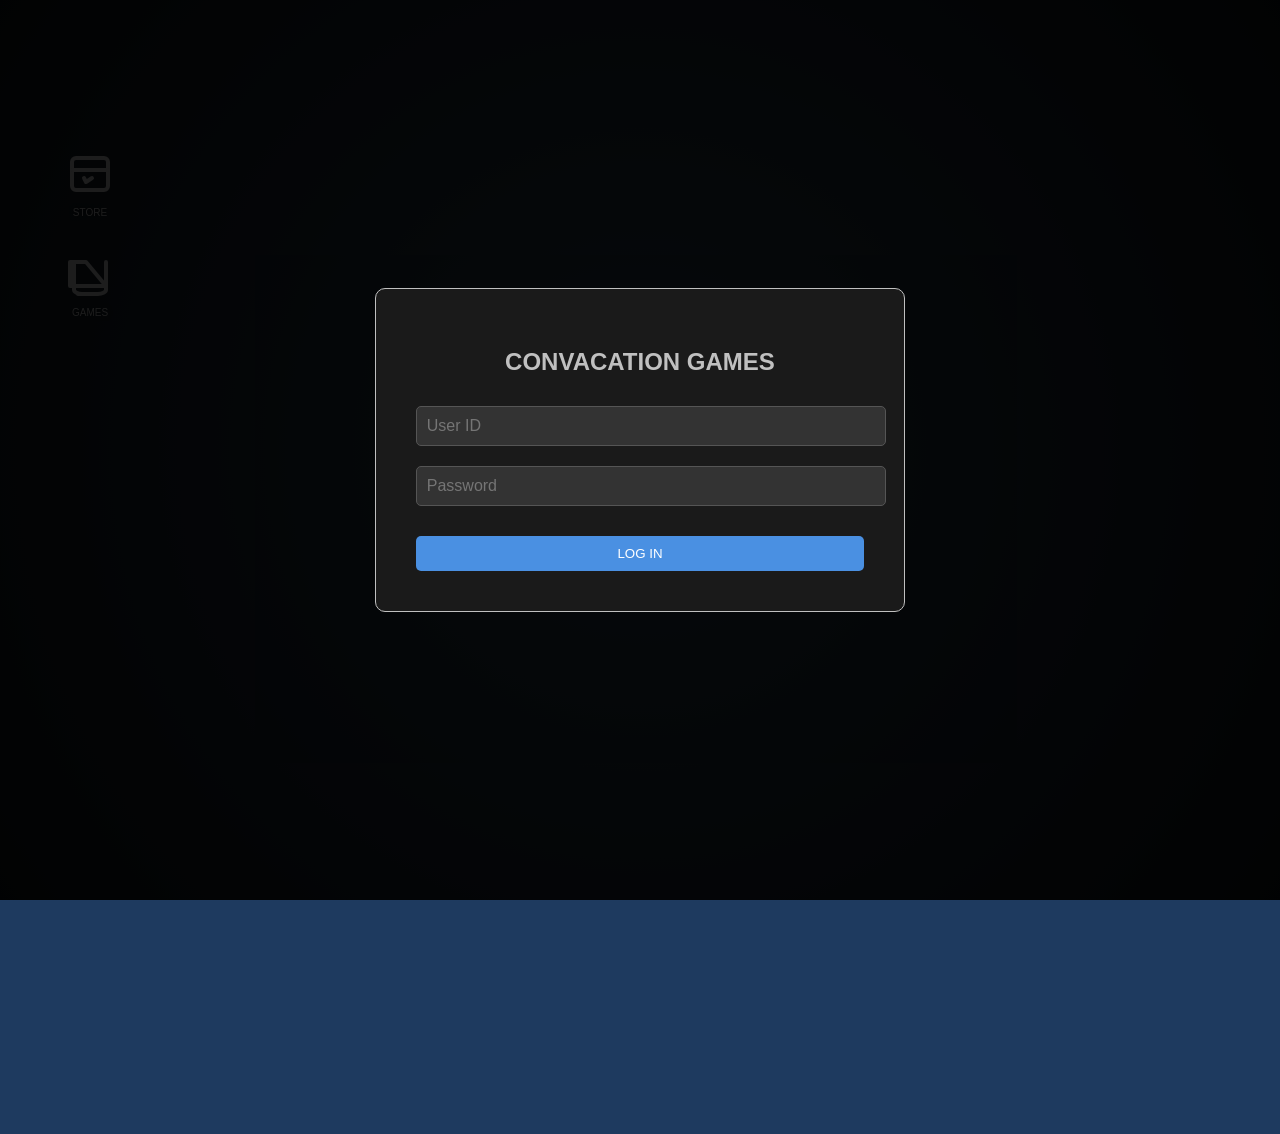
==== commit 86fe44d9: "Update index.html" ====
--- a/index.html
+++ b/index.html
@@ -1,711 +1,637 @@
-add stripe payment of 11 pounds to access the game after signup and sign in using the publishable key pk_live_51TwDKrKY2fYPKPw278QRN3JOutnriCNfc2GSCzTthIvA1XqN26L8rNq5BAzI0YnZzd3ZivsIsk8u54Rkuu4hlE6m00u0Up0gME <!DOCTYPE html>
+<!DOCTYPE html>
 <html lang="en">
 <head>
-<meta charset="UTF-8" />
-<meta name="viewport" content="width=device-width, initial-scale=1.0" />
-<title>THE CRATER — Enhanced Suit</title>
-<link rel="preconnect" href="https://fonts.googleapis.com" />
-<link rel="preconnect" href="https://fonts.gstatic.com" crossorigin />
-<link href="https://fonts.googleapis.com/css2?family=Orbitron:wght@500;700;900&family=Share+Tech+Mono&display=swap" rel="stylesheet" />
-<style>
-  :root{
-    --amber:#ffb347; --amber-dim:#a86a1f; --toxic:#7CFF6B; --danger:#ff4d4d;
-    --ink:#070a0c; --ink2:#0d1418; --panel:rgba(10,16,20,.72); --line:rgba(255,179,71,.35);
-    --glow:0 0 18px rgba(255,179,71,.45);
-  }
-  *{box-sizing:border-box}
-  html,body{height:100%}
-  body{
-    margin:0; font-family:'Share Tech Mono',ui-monospace,monospace; color:#e9e2d2;
-    background:radial-gradient(120% 120% at 50% -10%, #16242b 0%, #0a1014 45%, #05080a 100%);
-    overflow-x:hidden;
-  }
-  h1,h2,h3,.brand{font-family:'Orbitron',sans-serif; letter-spacing:.06em}
-  a{color:var(--amber); text-decoration:none}
-  button{font-family:inherit; cursor:pointer}
-
-  /* ---------- persistent FX overlays ---------- */
-  #fx{position:fixed; inset:0; pointer-events:none; z-index:60; mix-blend-mode:screen; opacity:.5}
-  .scan{position:fixed; inset:0; pointer-events:none; z-index:58;
-    background:repeating-linear-gradient(0deg, rgba(0,0,0,0) 0 2px, rgba(0,0,0,.18) 2px 4px); opacity:.35}
-  .vignette{position:fixed; inset:0; pointer-events:none; z-index:57;
-    box-shadow:inset 0 0 220px 40px rgba(0,0,0,.85); }
-  .fog{position:fixed; inset:-20%; pointer-events:none; z-index:56; opacity:.10;
-    background:radial-gradient(40% 60% at 20% 30%, rgba(180,200,210,.6), transparent 60%),
-               radial-gradient(50% 50% at 80% 70%, rgba(150,170,180,.5), transparent 60%);
-    animation:drift 26s linear infinite alternate;}
-  @keyframes drift{from{transform:translate(-3%,-2%) scale(1.05)}to{transform:translate(4%,3%) scale(1.15)}}
-
-  /* ---------- top HUD bar ---------- */
-  #topbar{position:fixed; top:0; left:0; right:0; z-index:70; display:flex; align-items:center; gap:14px;
-    padding:10px 16px; background:linear-gradient(180deg, rgba(7,10,12,.92), rgba(7,10,12,.35));
-    border-bottom:1px solid var(--line); backdrop-filter:blur(4px)}
-  .brand{font-weight:900; font-size:18px; color:var(--amber); text-shadow:var(--glow)}
-  .brand small{display:block; font-family:'Share Tech Mono'; font-size:10px; color:#9fb0a8; letter-spacing:.18em}
-  #session{margin-left:auto; display:flex; align-items:center; gap:10px; font-size:12px; color:#bcd}
-  #session .pill{background:rgba(124,255,107,.12); border:1px solid rgba(124,255,107,.4); color:var(--toxic);
-    padding:3px 10px; border-radius:20px; font-size:11px}
-  .iconbtn{background:rgba(255,179,71,.1); border:1px solid var(--line); color:var(--amber);
-    border-radius:8px; padding:6px 10px; font-size:12px}
-  .iconbtn:hover{background:rgba(255,179,71,.22)}
-
-  /* ---------- nav rail ---------- */
-  #nav{position:fixed; left:0; top:54px; bottom:0; width:188px; z-index:65; padding:16px 12px;
-    background:linear-gradient(180deg, rgba(8,12,15,.95), rgba(8,12,15,.78)); border-right:1px solid var(--line);
-    display:flex; flex-direction:column; gap:10px}
-  #nav .navtitle{font-size:10px; letter-spacing:.2em; color:#7e8c86; margin:4px 2px 8px}
-  .navlink{display:flex; align-items:center; gap:10px; padding:11px 12px; border:1px solid transparent; border-radius:10px;
-    color:#cfe; font-size:13px; background:rgba(255,255,255,.02); transition:.15s}
-  .navlink:hover{border-color:var(--line); background:rgba(255,179,71,.08); color:var(--amber)}
-  .navlink .dot{width:8px;height:8px;border-radius:50%;background:#3a4a44}
-  .navlink.active{border-color:var(--amber); background:rgba(255,179,71,.14); color:var(--amber); box-shadow:var(--glow)}
-  .navlink.active .dot{background:var(--amber); box-shadow:0 0 8px var(--amber)}
-  .navlink.locked{opacity:.4; cursor:not-allowed}
-  #nav .spacer{flex:1}
-  .exitbtn{margin-top:auto; border:1px solid rgba(255,77,77,.5); color:var(--danger); background:rgba(255,77,77,.08);
-    padding:11px; border-radius:1010px; text-align:center; font-size:13px}
-  .exitbtn:hover{background:rgba(255,77,77,.18)}
-
-  /* ---------- main ---------- */
-  #main{position:relative; z-index:10; margin-left:188px; margin-top:54px; min-height:calc(100vh - 54px)}
-  .page{display:none; animation:fade .4s ease}
-  .page.show{display:block}
-  @keyframes fade{from{opacity:0; transform:translateY(8px)}to{opacity:1; transform:none}}
-
-  .wrap{max-width:980px; margin:0 auto; padding:34px 26px 60px}
-  .panel{background:var(--panel); border:1px solid var(--line); border-radius:14px; padding:22px;
-    box-shadow:0 10px 40px rgba(0,0,0,.5), inset 0 0 30px rgba(255,179,71,.04)}
-  .tag{display:inline-block; font-size:11px; letter-spacing:.2em; color:var(--toxic);
-    border:1px solid rgba(124,255,107,.4); padding:3px 10px; border-radius:20px; margin-bottom:12px}
-  h2.title{font-size:30px; margin:6px 0 4px; color:#fff; text-shadow:var(--glow)}
-  .sub{color:#9fb0a8; font-size:13px; margin-bottom:18px; line-height:1.5}
-
-  /* auth */
-  .authgrid{display:grid; grid-template-columns:1fr 1fr; gap:18px}
-  .field{margin-bottom:12px}
-  .field label{display:block; font-size:11px; letter-spacing:.12em; color:#9fb0a8; margin-bottom:5px}
-  .field input{width:100%; padding:11px 12px; background:#0a1115; border:1px solid var(--line);
-    border-radius:9px; color:#e9e2d2; font-family:inherit; font-size:14px}
-  .field input:focus{outline:none; border-color:var(--amber); box-shadow:var(--glow)}
-  .btn{display:inline-block; padding:12px 18px; border-radius:10px; border:1px solid var(--amber);
-    background:linear-gradient(180deg, rgba(255,179,71,.22), rgba(255,179,71,.08)); color:var(--amber);
-    font-weight:700; letter-spacing:.05em; font-size:14px; text-align:center}
-  .btn:hover{background:rgba(255,179,71,.3); box-shadow:var(--glow)}
-  .btn.block{width:100%}
-  .btn.ghost{border-color:var(--line); color:#cfe; background:rgba(255,255,255,.03)}
-  .msg{font-size:12px; margin-top:8px; min-height:16px}
-  .msg.err{color:var(--danger)} .msg.ok{color:var(--toxic)}
-
-  /* media pages */
-  .media{position:relative; border-radius:14px; overflow:hidden; border:1px solid var(--line); margin-bottom:18px}
-  .media img, .media video{width:100%; display:block; max-height:54vh; object-fit:cover; filter:saturate(1.05) contrast(1.05)}
-  .media .caption{position:absolute; left:0; right:0; bottom:0; padding:22px 20px 16px;
-    background:linear-gradient(0deg, rgba(5,8,10,.92), transparent); }
-  .media .caption h3{margin:0 0 6px; color:#fff; font-size:20px}
-  .media .caption p{margin:0; color:#cdd; font-size:13px; line-height:1.5; max-width:640px}
-
-  /* progress panel */
-  .prog{display:grid; grid-template-columns:repeat(3,1fr); gap:12px; margin:14px 0 6px}
-  .card{background:rgba(255,255,255,.03); border:11px solid var(--line); border-radius:12px; padding:14px}
-  .card h4{margin:0 0 6px; font-size:13px; color:var(--amber)}
-  .card .stat{font-size:12px; color:#bcd; line-height:1.6}
-  .card .stat b{color:#fff}
-  .bar{height:7px; background:#0a1115; border-radius:6px; overflow:hidden; margin-top:8px; border:1px solid var(--line)}
-  .bar > i{display:block; height:100%; width:0; background:linear-gradient(90deg,var(--amber),var(--toxic)); transition:width .4s}
-  .done{color:var(--toxic)} .todo{color:#7e8c86}
-
-  /* gameplay / mission */
-  #gameplay .viewport{position:relative; height:56vh; min-height:340px; border:1px solid var(--line);
-    border-radius:14px; overflow:hidden; background:#05080a; margin-bottom:16px;
-    background-size:cover; background-position:center; filter:saturate(1.05) contrast(1.05)}
-  .goverlay{position:absolute; inset:0; display:flex; flex-direction:column; justify-content:center; align-items:center;
-    text-align:center; padding:20px; background:radial-gradient(60% 60% at 50% 40%, rgba(8,14,18,.55), rgba(5,8,10,.9)); pointer-events:none}
-  .goverlay .big{font-family:'Orbitron'; font-size:22px; color:var(--amber); text-shadow:var(--glow)}
-  .goverlay .small{font-size:12px; color:#bcd; margin-top:8px; max-width:520px; line-height:1.5}
-  .goverlay .openbtn{pointer-events:auto; margin-top:16px}
-  .ghud{display:flex; flex-wrap:wrap; gap:14px; align-items:center; background:var(--panel);
-    border:1px solid var(--line); border-radius:12px; padding:14px 16px}
-  .ghud .mission{font-family:'Orbitron'; color:var(--amber); font-size:15px}
-  .ghud .timer{font-size:26px; color:#fff; letter-spacing:.06em; margin-left:auto}
-  .ghud .timer small{font-size:11px; color:#9fb0a8; display:block; letter-spacing:.18em}
-  .meters{display:flex; gap:16px; width:100%; margin-top:6px}
-  .meter{flex:1}
-  .meter .lbl{font-size:10px; letter-spacing:.14em; color:#9fb0a8; display:flex; justify-content:space-between}
-  .meter .lbl b{color:#fff}
-  .proceed{margin-top:16px; display:none; align-items:center; gap:14px; flex-wrap:wrap;
-    background:linear-gradient(180deg, rgba(124,255,107,.12), rgba(124,255,107,.04));
-    border:1px solid rgba(124,255,107,.5); border-radius:12px; padding:16px}
-  .proceed.show{display:flex}
-  .proceed .txt{font-size:13px; color:var(--toxic)}
-  .proceed .btn{border-color:var(--toxic); color:var(--toxic); background:rgba(124,255,107,.1)}
-
-  /* exit screen */
-  #exitScreen{position:fixed; inset:0; z-index:90; display:none; align-items:center; justify-content:center;
-    background:radial-gradient(80% 80% at 50% 40%, rgba(20,8,8,.96), rgba(3,4,5,.99))}
-  #exitScreen.show{display:flex}
-  #exitScreen .box{text-align:center; max-width:520px; padding:30px}
-  #exitScreen h1{color:var(--danger); font-size:34px; text-shadow:0 0 22px rgba(255,77,77,.5)}
-  #exitScreen p{color:#cdd; line-height:1.6}
-
-  /* toast */
-  #toast{position:fixed; bottom:18px; left:50%; transform:translateX(-50%) translateY(20px); z-index:95;
-    background:rgba(10,16,20,.95); border:1px solid var(--toxic); color:var(--toxic); padding:10px 18px;
-    border-radius:10px; font-size:12px; opacity:0; transition:.3s; pointer-events:none}
-  #toast.show{opacity:1; transform:translateX(-50%) translateY(0)}
-
-  .row{display:flex; gap:12px; flex-wrap:wrap; align-items:center}
-  .muted{color:#7e8c86; font-size:12px}
-  
-  /* Payment Page Styles */
-  #page-payment .price{display:block; font-size:24px; color:var(--amber); margin-bottom:12px; font-family:'Orbitron';}
-  
-  @media(max-width:760px){ #nav{display:none} #main{margin-left:0} .authgrid{grid-template-columns:1fr} }
-</style>
+    <meta charset="UTF-8">
+    <meta name="viewport" content="width=device-width, initial-scale=1.0">
+    <title>Convacation Games - Virtual Desktop</title>
+    <script src="https://js.stripe.com/v3/payment-element.js"></script>
+    <style>
+        :root {
+            --silver: #c0c0c0;
+            --dark-silver: #a9a9a9;
+            --server-blue: #1e3a5f;
+            --glass: rgba(255, 255, 255, 0.1);
+            --border: rgba(192, 192, 192, 0.3);
+            --text: #e0e0e0;
+            --accent: #4a90e2;
+        }
+
+        body, html { margin: 0; padding: 0; height: 100%; overflow: hidden; font-family: 'Segoe UI', sans-serif; background: var(--server-blue); }
+
+        /* Desktop Background */
+        #desktop {
+            position: relative;
+            width: 100vw;
+            height: 100vh;
+            background: radial-gradient(circle at center, #2c3e50, #0a1014);
+            overflow: hidden;
+            display: flex;
+            flex-direction: column;
+        }
+
+        /* Glass Panel Styling */
+        .window {
+            background: var(--glass);
+            border: 1px solid var(--border);
+            backdrop-filter: blur(10px);
+            border-radius: 12px;
+            box-shadow: 0 4px 20px rgba(0,0,0,0.5);
+            position: absolute;
+            transition: all 0.3s ease;
+            z-index: 10;
+        }
+        
+        .window-header {
+            background: rgba(255,255,255,0.05);
+            padding: 10px;
+            border-bottom: 1px solid var(--border);
+            cursor: grab;
+            display: flex;
+            justify-content: space-between;
+            align-items: center;
+        }
+        .window-title { color: var(--silver); font-weight: bold; font-size: 14px; }
+        .window-close { background: none; border: none; color: var(--silver); font-size: 18px; cursor: pointer; }
+        
+        .content { padding: 20px; color: var(--text); }
+
+        /* Icons / Desktop Items */
+        .icon {
+            position: absolute;
+            width: 80px;
+            text-align: center;
+            cursor: pointer;
+            user-select: none;
+            transition: transform 0.1s;
+            color: var(--silver);
+        }
+        .icon:hover { transform: scale(1.1); color: var(--accent); }
+        .icon-label { font-size: 10px; margin-top: 5px; display: block; text-shadow: 0 0 4px rgba(0,0,0,0.5); }
+
+        /* Login Modal */
+        #login-modal {
+            position: fixed;
+            inset: 0;
+            background: rgba(0,0,0,0.85);
+            z-index: 100;
+            display: flex;
+            justify-content: center;
+            align-items: center;
+        }
+        .login-box {
+            background: #1a1a1a;
+            padding: 40px;
+            border-radius: 10px;
+            border: 1px solid var(--silver);
+            text-align: center;
+            min-width: 300px;
+        }
+        .login-input {
+            width: 100%;
+            padding: 10px;
+            margin: 10px 0;
+            background: #333;
+            border: 1px solid #555;
+            color: #fff;
+            font-size: 16px;
+            border-radius: 5px;
+        }
+
+        /* Virtual Keyboard */
+        #virtual-keyboard {
+            position: fixed;
+            bottom: 20px;
+            left: 50%;
+            transform: translateX(-50%);
+            background: rgba(30,30,30,0.9);
+            border: 1px solid #555;
+            border-radius: 10px;
+            padding: 10px;
+            display: none;
+            z-index: 50;
+            width: 800px;
+            max-width: 90%;
+            box-shadow: 0 0 20px rgba(0,0,0,0.5);
+        }
+        .key-row { display: flex; justify-content: space-between; margin-bottom: 5px; }
+        .key {
+            background: #444;
+            border: 1px solid #666;
+            color: #fff;
+            padding: 12px;
+            border-radius: 5px;
+            cursor: pointer;
+            flex: 1;
+            margin: 0 2px;
+            text-align: center;
+            transition: 0.1s;
+        }
+        .key:hover { background: #555; }
+        .key:active { background: #222; }
+        .key.space { flex: 4; }
+        .key.enter { flex: 1.5; background: #28a745; }
+        .key.backspace { flex: 1.5; background: #dc3545; }
+
+        /* Store Window */
+        #store-window { top: 50px; left: 50px; width: 800px; height: 600px; }
+        .slider-container { position: relative; height: 250px; margin-bottom: 20px; overflow: hidden; border-radius: 8px; }
+        .slider-track { display: flex; transition: transform 0.5s; height: 100%; }
+        .slider-item {
+            min-width: 100%;
+            height: 100%;
+            background-size: cover;
+            background-position: center;
+            display: flex;
+            align-items: flex-end;
+            justify-content: center;
+            color: white;
+            font-size: 24px;
+            font-weight: bold;
+            text-shadow: 2px 2px 4px black;
+            padding: 20px;
+            box-sizing: border-box;
+        }
+        .game-grid { display: grid; grid-template-columns: repeat(3, 1fr); gap: 15px; }
+        .game-card {
+            background: rgba(255,255,255,0.05);
+            border: 1px solid var(--border);
+            border-radius: 8px;
+            padding: 10px;
+            text-align: center;
+            transition: transform 0.2s;
+            cursor: pointer;
+        }
+        .game-card:hover { transform: translateY(-5px); border-color: var(--accent); }
+        .game-img { width: 100%; height: 120px; object-fit: cover; border-radius: 4px; margin-bottom: 10px; background: #555; }
+        .game-title { font-size: 12px; color: var(--silver); margin: 0; }
+        .buy-btn {
+            display: block;
+            width: 100%;
+            padding: 8px;
+            margin-top: 10px;
+            background: var(--accent);
+            color: white;
+            border: none;
+            border-radius: 4px;
+            cursor: pointer;
+            font-size: 11px;
+        }
+        .buy-btn:hover { background: #357abd; }
+
+        /* Game Player Window */
+        #game-window { top: 100px; left: 200px; width: 900px; height: 500px; background: black; }
+        #game-iframe { width: 100%; height: 100%; border: none; }
+
+        /* Toast */
+        #toast {
+            position: fixed; bottom: 20px; left: 50%; transform: translateX(-50%);
+            background: rgba(0,0,0,0.8); color: var(--silver); padding: 10px 20px;
+            border-radius: 5px; z-index: 100; opacity: 0; transition: opacity 0.3s;
+        }
+        #toast.show { opacity: 1; }
+
+        /* Controller Helper */
+        #controller-hint {
+            position: fixed; top: 10px; right: 10px; background: rgba(0,0,0,0.5); color: #fff; padding: 5px 10px; border-radius: 5px; font-size: 10px; display: none;
+        }
+    </style>
 </head>
 <body>
-<canvas id="fx"></canvas>
-<div class="fog"></div>
-<div class="scan"></div>
-<div class="vignette"></div>
-
-<!-- ===== TOP HUD ===== -->
-<div id="topbar">
-  <div class="brand">THE CRATER<small>ENHANCED SUIT // SURVIVAL PROTOCOL</small></div>
-  <div id="session">
-    <span class="pill" id="sessPill" style="display:none"></span>
-    <button class="iconbtn" id="muteBtn" title="Toggle soundtrack">♪ MUSIC: OFF</button>
-    <!-- Pay Button appears after login -->
-    <a class="btn ghost" id="payBtn" href="#payment" style="display:none; margin-left:12px; padding:6px 14px; font-size:11px;">💳 PAY TO PLAY</a>
-  </div>
+
+<div id="desktop">
+    <!-- Background -->
+    <div style="position:absolute; inset:0; background: url('[data-uri]') center/cover no-repeat; opacity: 0.15;"></div>
+
+    <!-- Icons -->
+    <div class="icon" style="top: 150px; left: 50px;" onclick="openStore()">
+        <svg width="48" height="48" viewBox="0 0 24 24" fill="none" stroke="currentColor" stroke-width="2" stroke-linecap="round" stroke-linejoin="round"><rect x="3" y="4" width="18" height="16" rx="2"></rect><line x1="3" y1="10" x2="21" y2="10"></line><path d="M9 14l1 2 3-2"></path></svg>
+        <span class="icon-label">STORE</span>
+    </div>
+    <div class="icon" style="top: 250px; left: 50px;" onclick="openGamesFolder()">
+        <svg width="48" height="48" viewBox="0 0 24 24" fill="none" stroke="currentColor" stroke-width="2" stroke-linecap="round" stroke-linejoin="round"><path d="M2 6h8l10 12H2z"></path><path d="M4 6v14c0 1 2 2 4 2h.01"></path><path d="M20 6v14c0 1-2 2-4 2H6"></path></svg>
+        <span class="icon-label">GAMES</span>
+    </div>
+
+    <!-- Login Modal -->
+    <div id="login-modal">
+        <div class="login-box">
+            <h2 style="color:var(--silver); margin-bottom:20px;">CONVACATION GAMES</h2>
+            <input type="text" class="login-input" id="userId" placeholder="User ID">
+            <input type="password" class="login-input" id="password" placeholder="Password">
+            <div style="margin-top:20px;">
+                <button onclick="attemptLogin()" style="background:var(--accent); color:white; border:none; padding:10px 20px; border-radius:5px; cursor:pointer; width:100%;">LOG IN</button>
+            </div>
+            <div id="login-error" class="msg" style="color:red; margin-top:10px; font-size:11px; display:none;">Invalid Credentials</div>
+        </div>
+    </div>
+
+    <!-- Virtual Keyboard -->
+    <div id="virtual-keyboard">
+        <div class="key-row">
+            <div class="key" data-key="1">1</div><div class="key" data-key="2">2</div><div class="key" data-key="3">3</div><div class="key" data-key="4">4</div><div class="key" data-key="5">5</div><div class="key" data-key="6">6</div><div class="key" data-key="7">7</div><div class="key" data-key="8">8</div><div class="key" data-key="9">9</div><div class="key" data-key="0">0</div><div class="key backspace" data-key="backspace">⌫</div>
+        </div>
+        <div class="key-row">
+            <div class="key" data-key="q">Q</div><div class="key" data-key="w">W</div><div class="key" data-key="e">E</div><div class="key" data-key="r">R</div><div class="key" data-key="t">T</div><div class="key" data-key="y">Y</div><div class="key" data-key="u">U</div><div class="key" data-key="i">I</div><div class="key" data-key="o">O</div><div class="key" data-key="p">P</div>
+        </div>
+        <div class="key-row">
+            <div class="key" data-key="a">A</div><div class="key" data-key="s">S</div><div class="key" data-key="d">D</div><div class="key" data-key="f">F</div><div class="key" data-key="g">G</div><div class="key" data-key="h">H</div><div class="key" data-key="j">J</div><div class="key" data-key="k">K</div><div class="key" data-key="l">L</div>
+        </div>
+        <div class="key-row">
+            <div class="key" data-key="z">Z</div><div class="key" data-key="x">X</div><div class="key" data-key="c">C</div><div class="key" data-key="v">V</div><div class="key" data-key="b">B</div><div class="key" data-key="n">N</div><div class="key" data-key="m">M</div>
+        </div>
+        <div class="key-row">
+            <div class="key space" data-key=" ">Space</div>
+            <div class="key enter" data-key="enter">Enter</div>
+        </div>
+    </div>
+
+    <!-- Store Window -->
+    <div id="store-window" class="window" style="display:none;">
+        <div class="window-header">
+            <span class="window-title">Store - Convacation Games</span>
+            <button class="window-close" onclick="closeWindow('store-window')">&times;</button>
+        </div>
+        <div class="content">
+            <div class="slider-container">
+                <div class="slider-track" id="slider-track"></div>
+            </div>
+            <div class="game-grid" id="game-grid"></div>
+        </div>
+    </div>
+
+    <!-- Game Player Window -->
+    <div id="game-window" class="window" style="display:none;">
+        <div class="window-header">
+            <span class="window-title" id="game-title">Game Player</span>
+            <button class="window-close" onclick="closeGame()">&times;</button>
+        </div>
+        <div class="content" style="padding:0;">
+            <iframe id="game-iframe" src="" title="Game"></iframe>
+        </div>
+    </div>
+
+    <div id="toast"></div>
+    <div id="controller-hint">Controller Support: Arrow Keys / A Button to Select, B to Back</div>
 </div>
 
-<!-- ===== NAV RAIL ===== -->
-<nav id="nav">
-  <div class="navtitle">NAVIGATION</div>
-  <a class="navlink" data-page="start" href="#start"><span class="dot"></span> 01 · START</a>
-  <a class="navlink" data-page="briefing" href="#briefing"><span class="dot"></span> 02 · BRIEFING</a>
-  <a class="navlink" data-page="gameplay" href="#gameplay"><span class="dot"></span> 03 · SECTORS</a>
-  <div class="spacer"></div>
-  <a class="exitbtn" id="exitNav" href="#">⏻ EXIT GAME</a>
-</nav>
-
-<!-- ===== MAIN ===== -->
-<main id="main">
-
-  <!-- PAGE 1 : START / AUTH -->
-  <section class="page" id="page-start">
-    <div class="wrap">
-      <div class="panel" style="position:relative; overflow:hidden">
-        <div style="position:absolute; inset:0; background:url('https://files.codingfleet.com/4f22758ca/the-crater-enhanced-suit-pc-game/Page1.jpeg') center/cover; opacity:.16; filter:saturate(1.1) contrast(1.05)"></div>
-        <div style="position:relative">
-        <span class="tag">SECTOR 01 // REGISTRATION</span>
-        <h2 class="title">THE CRATER</h2>
-        <p class="sub">A post-apocalyptic 3D survival adventure. Sign in with your Game ID to sync your Enhanced-Suit progress across every session, or register a new operative.</p>
-        <div class="authgrid">
-          <div>
-            <h3 style="color:var(--amber); margin-top:0">SIGN IN</h3>
-            <div class="field"><label>GAME ID</label><input id="loginId" placeholder="operative-7741" autocomplete="off"></div>
-            <div class="field"><label>PASSCODE</label><input id="loginPw" type="password" placeholder="••••••••"></div>
-            <button class="btn block" id="loginBtn">ENTER THE CRATER</button>
-            <div class="msg" id="loginMsg"></div>
-          </div>
-          <div>
-            <h3 style="color:var(--amber); margin-top:0">SIGN UP</h3>
-            <div class="field"><label>NEW GAME ID</label><input id="regId" placeholder="choose an ID" autocomplete="off"></div>
-            <div class="field"><label>PASSCODE</label><input id="regPw" type="password" placeholder="min 4 characters"></div>
-            <div class="field"><label>CONFIRM</label><input id="regPw2" type="password" placeholder="repeat passcode"></div>
-            <button class="btn block ghost" id="regBtn">REGISTER OPERATIVE</button>
-            <div class="msg" id="regMsg"></div>
-          </div>
-        </div>
-        </div>
-      </div>
-    </div>
-  </section>
-
-  <!-- PAGE 2 : BRIEFING (video) -->
-  <section class="page" id="page-briefing">
-    <div class="wrap">
-      <div class="panel">
-        <span class="tag">SECTOR 02 // MISSION BRIEFING</span>
-        <h2 class="title">OUTSIDE THE CHAMBER</h2>
-        <p class="sub">Comets collided with Earth. Cities fell. The air turned toxic. Clad in your Enhanced Suit, you step from the protective chamber — and a dense fog swallows the world. Find your way back. Survive what crawls from the craters.</p>
-        <div class="media">
-          <video id="briefVid" src="https://files.codingfleet.com/4f22758ca/the-crat-enhanced-suit-pc-game/Page2.mp4" muted loop playsinline preload="auto"></video>
-          <div class="caption">
-            <h3>The Fog Rolls In</h3>
-            <p>When the mist clears you are disoriented, lost in unfamiliar terrain. Humanoid creatures stir within the craters. Use your suit's integrated weaponry, your wits, and your reflexes.</p>
-          </div>
-        </div>
-        <div class="row">
-          <!-- Access game only if paid -->
-          <a class="btn" id="deployBtn" href="#gameplay" data-page="gameplay" style="pointer-events:none; opacity:0.5;">▶ DEPLOY TO SECTORS</a>
-          <a class="btn ghost" href="#start" data-page="start">◀ BACK TO START</a>
-          <a class="exitbtn" style="margin-left:auto; padding:12px 16px; border-radius:10px; text-decoration:none" id="exitBrief" href="#">⏻ EXIT GAME</a>
-        </div>
-      </div>
-    </div>
-  </section>
-
-  <!-- PAGE 3 : GAMEPLAY / SECTORS -->
-  <section class="page" id="page-gameplay">
-    <div class="wrap">
-      <div class="panel">
-        <span class="tag">SECTOR 03 // ACTIVE DEPLOYMENT</span>
-        <h2 class="title" id="missionTitle">SECTOR LINK</h2>
-        <p class="sub" id="missionSub">Select a sector link to launch the Galacean scene in a new tab. Your suit telemetry and mission timer run here. Remain deployed 90 minutes (5400s) to unlock the link to the next sector.</p>
-
-        <div class="row" style="margin-bottom:14px">
-          <label class="muted">SELECT SECTOR LINK:</label>
-          <select id="missionSelect" style="background:#0a1115;border:1px solid var(--line);color:#e9e2d2;padding:9px 12px;border-radius:9px;font-family:inherit"></select>
-        </div>
-
-        <div class="viewport" id="viewport">
-          <div class="goverlay">
-            <div class="big" id="ovBig">SECTOR STANDBY</div>
-            <div class="small" id="ovSmall">Launch the live 3D sector. The mission timer below tracks your deployment.</div>
-            <a class="btn openbtn" id="openBtn" target="_blank" rel="noopener">↗ LAUNCH SECTOR (NEW TAB)</a>
-            <div class="small" id="ovUrl" style="margin-top:10px;font-size:11px;color:#7e8c86;word-break:break-all"></div>
-          </div>
-        </div>
-
-        <div class="ghud">
-          <div>
-            <div class="mission" id="hudMission">—</div>
-            <div class="muted" id="hudStatus">Awaiting deployment</div>
-          </div>
-          <div class="timer"><span id="hudTimer">00:00:00</span><small>MISSION ELAPSED / 5400s</small></div>
-          <div class="meters">
-            <div class="meter"><div class="lbl">SUIT INTEGRITY <b id="mSuit">100%</b></div><div class="bar"><i id="bSuit"></i></div></div>
-            <div class="meter"><div class="lbl">O₂ RESERVE <b id="mO2">100%</b></div><div class="bar"><i id="bO2"></i></div></div>
-            <div class="meter"><div class="lbl">RADIATION <b id="mRad">12%</b></div><div class="bar"><i id="bRad" style="background:linear-gradient(90deg,#ffb347,#ff4d4d)"></i></div></div>
-          </div>
-        </div>
-
-        <div class="proceed" id="proceed">
-          <div class="txt" id="proceedTxt">SECTOR CLEARED — link to next sector unlocked.</div>
-          <a class="btn" id="proceedLink" href="#">PROCEED ▶</a>
-        </div>
-
-        <div class="row" style="margin-top:16px">
-          <a class="btn ghost" href="#briefing" data-page="briefing">◀ BRIEFING</a>
-          <a class="btn ghost" href="#start" data-page="start">◀ START</a>
-          <a class="exitbtn" style="margin-left:auto; padding:12px 16px; border-radius:10px; text-decoration:none" id="exitPlay" href="#">⏻ EXIT / SAVE</a>
-        </div>
-      </div>
-
-      <div class="panel" style="margin-top:18px">
-        <span class="tag">SUIT SYNC // GAME ID PROGRESS</span>
-        <h3 style="margin-top:0;color:#fff">OPERATIVE PROGRESS</h3>
-        <div class="prog" id="progGrid"></div>
-        <p class="muted" id="totalTime">TOTAL DEPLOYED: 0h 00m 00s</p>
-      </div>
-    </div>
-  </section>
-
-  <!-- PAGE 4 : PAYMENT -->
-  <section class="page" id="page-payment">
-    <div class="wrap">
-      <div class="panel" style="border-color:var(--amber);">
-        <span class="tag" style="border-color:var(--amber-dim); color:var(--amber);">ACCESS // PAYMENT</span>
-        <h2 class="title" style="text-shadow:0 0 12px var(--amber-dim);">UNLOCK THE CRATER</h2>
-        <p class="sub">Pay £11.00 to access the full game experience and all sectors.</p>
-        
-        <form id="payment-form">
-          <div id="payment-element" style="padding: 12px; border: 1px solid var(--line); border-radius: 9px; background: #0a1115; min-height: 120px;"></div>
-          <button class="btn block" type="submit" style="margin-top: 16px; background:linear-gradient(180deg, rgba(255,179,71,.4), rgba(255,179,71,.2));">PAY £11.00</button>
-        </form>
-        
-        <div id="payment-message" class="msg" style="margin-top: 12px;"></div>
-        <div class="muted" style="margin-top: 12px; font-size: 11px; text-align: center;">Payment is processed securely via Stripe.</div>
-      </div>
-    </div>
-  </section>
-
-</main>
-
-<!-- ===== EXIT SCREEN ===== -->
-<div id="exitScreen">
-  <div class="box">
-    <h1>CONNECTION TERMINATED</h1>
-    <p>Your Enhanced-Suit telemetry has been saved to your Game ID. The wasteland will wait.</p>
-    <p class="muted" id="exitSummary"></p>
-    <div class="row" style="justify-content:center; margin-top:18px">
-      <button class="btn" id="reenterBtn">⟲ RE-ENTER THE CRATER</button>
-    </div>
-  </div>
-</div>
-
-<div id="toast"></div>
-
-<audio id="bgm" loop preload="auto" src="https://files.codingfleet.com/4f22758ca/the-crater-enhanced-suit-pc-game/Song%20Track.mp3"></audio>
-
 <script>
-/* ============ CONFIG ============ */
-const MISSION_DURATION = 5400; // seconds (90 min)
-const ASSET = {
-  page1:"https://files.codingfleet.com/4f22758ca/the-crater-enhanced-suit-pc-game/Page1.jpeg",
-  page3:"https://files.codingfleet.com/4f22758ca/the-crater-enhanced-suit-pc-game/Page3.jpeg",
-  song:"https://files.codingfleet.com/4f22758ca/the-crater-enhanced-suit-pc-game/Song%20Track.mp3"
-};
-const MISSIONS = [
-  {id:"m1", name:"SECTOR 01 — THE CRATER'S EDGE", url:"https://my.galacean.com/7e0cc247-cc5a-4422-99f9-ec5b9e603e9a", next:"gameplay", nextLabel:"PROCEED TO SECTOR 02 ▶", final:false},
-  {id:"m2", name:"SECTOR 02 — TOXIC FALLOUT",     url:"https://my.galacean.com/d255c49a-5c83-4c76-a655-b0f9eea7e340", next:"gameplay", nextLabel:"PROCEED TO SECTOR 03 ▶", final:false},
-  {id:"m3", name:"SECTOR 03 — THE LONG WAY HOME", url:"https://my.galacean.com/9735b1fd-6725-42c8-8ecc-c2cf0222fc3e", next:"start",   nextLabel:"⏹ RETURN TO START PAGE", final:true}
-];
-
-/* ============ STORAGE ============ */
-const DB = {
-  accounts(){ return JSON.parse(localStorage.getItem("crater_accounts")||"{}"); },
-  saveAccounts(a){ localStorage.setItem("crater_accounts", JSON.stringify(a)); },
-  save(gameId){ return JSON.parse(localStorage.getItem("crater_save_"+gameId)||"null"); },
-  writeSave(gameId, data){ localStorage.setItem("crater_save_"+gameId, JSON.stringify(data)); }
-};
-async function hash(str){
-  try{
-    const buf = await crypto.subtle.digest("SHA-256", new TextEncoder().encode(str));
-    return [...new Uint8Array(buf)].map(b=>b.toString(16).padStart(2,"0")).join("");
-  }catch(e){ let h=0; for(const c of str){h=(h*31+c.charCodeAt(0))>>>0;} return "fb"+h.toString(16); }
-}
-
-/* ============ STATE ============ */
-const state = {
-  gameId:null,
-  save:null,
-  activeMission:null,      // mission object
-  elapsed:0,              // seconds in active mission (resumed from save)
-  timer:null,
-  lastTick:0,
-  completed:false
-};
-
-function defaultSave(){
-  const s={gameId:state.gameId, missions:{}, totalSeconds:0, updated:Date.now()};
-  MISSIONS.forEach(m=> s.missions[m.id]={elapsed:0, completed:false});
-  return s;
-}
-function ensureSave(){
-  if(!state.save) state.save = defaultSave();
-  MISSIONS.forEach(m=>{ if(!state.save.missions[m.id]) state.save.missions[m.id]={elapsed:0,completed:false}; });
-}
-
-/* ============ AUTH ============ */
-const $ = s=>document.querySelector(s);
-const $$ = s=>document.querySelectorAll(s);
-
-async function doRegister(){
-  const id=$("#regId").value.trim(), pw=$("#regPw").value, pw2=$("#regPw2").value, msg=$("#regMsg");
-  msg.className="msg";
-  if(!id||!pw){ msg.textContent="Game ID and passcode required."; msg.classList.add("err"); return; }
-  if(pw.length<4){ msg.textContent="Passcode must be at least 4 characters."; msg.classList.add("err"); return; }
-  if(pw!==pw2){ msg.textContent="Passcodes do not match."; msg.classList.add("err"); return; }
-  const acc=DB.accounts();
-  if(acc[id]){ msg.textContent="That Game ID is already taken."; msg.classList.add("err"); return; }
-  acc[id]={pw:await hash(pw), paid:false}; // Initialize paid status
-  DB.saveAccounts(acc);
-  msg.textContent="Operative registered. You may now sign in."; msg.classList.add("ok");
-  $("#regId").value=""; $("#regPw").value=""; $("#regPw2").value="";
-}
-async function doLogin(){
-  const id=$("#loginId").value.trim(), pw=$("#loginPw").value, msg=$("#loginMsg");
-  msg.className="msg";
-  const acc=DB.accounts();
-  if(!acc[id] || acc[id].pw!==await hash(pw)){ msg.textContent="Invalid Game ID or passcode."; msg.classList.add("err"); return; }
-  loginAs(id);
-}
-function loginAs(id){
-  state.gameId=id; state.save=DB.save(id)||null; ensureSave();
-  $("#sessPill").style.display="inline-block"; $("#sessPill").textContent="GAME ID: "+id;
-  
-  // Show Pay button only if logged in
-  $("#payBtn").style.display="inline-block";
-  
-  toast("Synced to Game ID: "+id);
-  goPage("briefing");
-}
-
-/* ============ ROUTER ============ */
-function goPage(page, opts={}){
-  // Check Payment Status before allowing access to gameplay
-  // This ensures users cannot access the game without paying
-  const isPaid = () => {
-    const acc = DB.accounts();
-    return acc[state.gameId] && acc[state.gameId].paid === true;
-  };
-
-  // Save progress before leaving gameplay
-  if(state.activeMission){ saveProgress(); stopTimer(); }
-  
-  // Gate: If trying to access gameplay and not paid, redirect to payment
-  if(page === 'gameplay' && !isPaid()){
-    goPage('payment');
-    return;
-  }
-
-  $$(".page").forEach(p=>p.classList.remove("show"));
-  const el=$("#page-"+page); if(el) el.classList.add("show");
-  $$(".navlink").forEach(n=>n.classList.toggle("active", n.dataset.page===page));
-  
-  // Gate pages 2 & 3 behind auth
-  if((page==="briefing"||page==="gameplay") && !state.gameId){
-    toast("Sign in with a Game ID first.");
-    $("#page-start").classList.add("show"); $$(".page").forEach(p=>{if(p.id!=="page-start")p.classList.remove("show");});
-    $$(".navlink").forEach(n=>n.classList.toggle("active", n.dataset.page==="start"));
-    return;
-  }
-  
-  if(page==="gameplay"){ 
-    // Enable deploy button now that payment check passed
-    $("#deployBtn").style.pointerEvents="auto"; 
-    $("#deployBtn").style.opacity="1"; 
-    enterGameplay(opts.missionId); 
-  }
-  if(page==="briefing"){ const v=$("#briefVid"); if(v){v.currentTime=0; v.play().catch(()=>{});} }
-  if(page==="payment"){ 
-    // Init Stripe only when page is shown
-    initStripe(); 
-  }
-  window.scrollTo(0,0);
-}
-$$("[data-page]").forEach(a=>a.addEventListener("click",e=>{ e.preventDefault(); goPage(a.dataset.page); }));
-
-/* ============ PAYMENT LOGIC ============ */
-function initStripe(){
-  if(window.stripeInitialized) return;
-  window.stripeInitialized = true;
-  
-  const stripe = Stripe('pk_live_51TwDKrKY2fYPKPw278QRN3JOutnriCNfc2GSCzTthIvA1XqN26L8rNq5BAzI0YnZzd3ZivsIsk8u54Rkuu4hlE6m00u0Up0gME');
-  
-  // Dark theme config for Stripe
-  const appearance = {
-    theme: 'flat',
-    variables: {
-      colorPrimary: '#ffb347',
-      colorPrimaryText: '#070a0c',
-      colorBackground: '#0a1115',
-      colorBackgroundText: '#e9e2d2',
-    }
-  };
-  
-  const elements = stripe.elements({ appearance });
-  const paymentElement = elements.create('paymentElement');
-  paymentElement.mount('#payment-element');
-
-  const form = document.getElementById('payment-form');
-  form.addEventListener('submit', async (event) => {
-    event.preventDefault();
-    const { error, paymentMethod } = await stripe.createPaymentMethod({
-      type: 'card',
-      card: paymentElement,
-      currency: 'gbp',
-      amount: 1100, // 11 pounds
-      description: 'Game Access - The Crater'
+    const USER_ID = "solomonubani";
+    const PASSWORD = "cgames";
+    
+    // --- State ---
+    const state = {
+        loggedIn: false,
+        currentUser: null,
+        games: [], // List of games in the "Games" folder
+        ownedGames: new Set()
+    };
+
+    // --- Mock Data (Simulating the "Games" directory) ---
+    // In a real app, this would be fetched from a server.
+    const mockGameData = [
+        { id: 1, title: "Neon Runner", file: "runner.html", price: 1100, img: "https://picsum.photos/seed/neon/400/300" },
+        { id: 2, title: "Space Blaster", file: "blaster.html", price: 1100, img: "https://picsum.photos/seed/space/400/300" },
+        { id: 3, title: "Labyrinth", file: "labyrinth.html", price: 1100, img: "https://picsum.photos/seed/lab/400/300" },
+        { id: 4, title: "Pong Classic", file: "pong.html", price: 1100, img: "https://picsum.photos/seed/pong/400/300" },
+        { id: 5, title: "Tetris", file: "tetris.html", price: 1100, img: "https://picsum.photos/seed/tetris/400/300" }
+    ];
+
+    // --- Initialization ---
+    function init() {
+        // Check for existing session
+        const savedUser = localStorage.getItem("currentUser");
+        if (savedUser) {
+            state.loggedIn = true;
+            state.currentUser = savedUser;
+            document.getElementById('login-modal').style.display = 'none';
+            document.getElementById('desktop').style.display = 'flex';
+            loadGames();
+            showControllerHint();
+        }
+    }
+
+    // --- Authentication ---
+    function attemptLogin() {
+        const uid = document.getElementById('userId').value;
+        const pwd = document.getElementById('password').value;
+        const errorEl = document.getElementById('login-error');
+
+        if (uid === USER_ID && pwd === PASSWORD) {
+            state.loggedIn = true;
+            state.currentUser = uid;
+            localStorage.setItem("currentUser", uid);
+            document.getElementById('login-modal').style.display = 'none';
+            document.getElementById('desktop').style.display = 'flex';
+            loadGames();
+            showToast("Welcome back, Operative.");
+            showControllerHint();
+        } else {
+            errorEl.style.display = 'block';
+            setTimeout(() => errorEl.style.display = 'none', 2000);
+        }
+    }
+
+    function showControllerHint(){
+        document.getElementById('controller-hint').style.display = 'block';
+        setTimeout(() => document.getElementById('controller-hint').style.display = 'none', 5000);
+    }
+
+    // --- Virtual Keyboard Logic ---
+    let activeInput = null;
+    document.querySelectorAll('.login-input').forEach(input => {
+        input.addEventListener('focus', (e) => {
+            activeInput = e.target;
+            document.getElementById('virtual-keyboard').style.display = 'block';
+            // Position keyboard above input on mobile or just bottom
+            if(window.innerWidth < 600) {
+                document.getElementById('virtual-keyboard').style.bottom = '20px';
+            }
+        });
     });
 
-    const messageDiv = document.getElementById('payment-message');
-    messageDiv.className = 'msg';
-
-    if (error) {
-      messageDiv.textContent = error.message;
-      messageDiv.classList.add('err');
-    } else {
-      messageDiv.textContent = 'Payment Successful! Unlocking game...';
-      messageDiv.classList.add('ok');
-      
-      // Update DB to mark as paid
-      const acc = DB.accounts();
-      if(acc[state.gameId]) {
-        acc[state.gameId].paid = true;
-        DB.saveAccounts(acc);
-      }
-      
-      // Redirect to gameplay
-      setTimeout(() => {
-        goPage('gameplay');
-        toast("Game Unlocked! Deploying to Sector 01.");
-      }, 1500);
-    }
-  });
-}
-
-/* ============ GAMEPLAY ============ */
-function buildMissionSelect(){
-  const sel=$("#missionSelect"); sel.innerHTML="";
-  MISSIONS.forEach(m=>{
-    const o=document.createElement("option"); o.value=m.id; o.textContent=m.name; sel.appendChild(o);
-  });
-  sel.onchange=()=>enterGameplay(sel.value);
-}
-function enterGameplay(missionId){
-  ensureSave();
-  const m = MISSIONS.find(x=>x.id===missionId) || MISSIONS[0];
-  state.activeMission=m;
-  state.elapsed = state.save.missions[m.id].elapsed||0;
-  state.completed = state.save.missions[m.id].completed||false;
-
-  $("#missionTitle").textContent=m.name;
-  $("#hudMission").textContent=m.name;
-  $("#missionSelect").value=m.id;
-  $("#viewport").style.backgroundImage="url('"+ASSET.page3+"')";
-  $("#openBtn").href=m.url;
-  $("#ovUrl").textContent=m.url;
-  $("#ovBig").textContent=m.name.split("—")[1]?.trim()||"SECTOR LINK";
-  $("#ovSmall").textContent="Launch the live 3D sector in a new tab. The mission timer tracks your deployment toward 5400s.";
-  $("#hudStatus").textContent = state.completed ? "Sector cleared — proceed link active" : "Deployed";
-  updateHUD();
-  renderProceed();
-  startTimer();
-}
-function startTimer(){
-  stopTimer();
-  state.lastTick=Date.now();
-  state.timer=setInterval(()=>{
-    const now=Date.now(); const dt=Math.floor((now-state.lastTick)/1000);
-    if(dt>=1){ state.lastTick=now; state.elapsed+=dt; tick(); }
-  },500);
-}
-function stopTimer(){ if(state.timer){clearInterval(state.timer); state.timer=null;} }
-function tick(){
-  if(state.elapsed>=MISSION_DURATION && !state.completed){
-    state.completed=true;
-    saveProgress();
-    renderProceed();
-    toast("SECTOR CLEARED — proceed link unlocked");
-  }
-  updateHUD();
-}
-function updateHUD(){
-  const e=state.elapsed, h=String(Math.floor(e/3600)).padStart(2,"0"),
-        mm=String(Math.floor((e%3600)/60)).padStart(2,"0"), ss=String(e%60).padStart(2,"0");
-  $("#hudTimer").textContent=`${h}:${mm}:${ss}`;
-  const pct=Math.min(100, (e/MISSION_DURATION)*100);
-  // meters drift for atmosphere
-  const suit=Math.max(8, 100 - Math.floor(e/120) - (Math.random()<0.05?Math.floor(Math.random()*6):0));
-  const o2=Math.max(5, 100 - Math.floor(e/90) - (Math.random()<0.04?Math.floor(Math.random()*5):0));
-  const rad=Math.min(98, 12 + Math.floor(e/60) + (Math.random()<0.05?Math.floor(Math.random()*8):0));
-  $("#mSuit").textContent=suit+"%"; $("#bSuit").style.width=suit+"%";
-  $("#mO2").textContent=o2+"%";   $("#bO2").style.width=o2+"%";
-  $("#mRad").textContent=rad+"%";  $("#bRad").style.width=rad+"%";
-}
-function renderProceed(){
-  const box=$("#proceed");
-  if(state.completed){
-    box.classList.add("show");
-    const m=state.activeMission;
-    $("#proceedTxt").textContent = m.final ? "FINAL SECTOR CLEARED — return to start unlocked." : "SECTOR CLEARED — link to next sector unlocked.";
-    const link=$("#proceedLink");
-    link.textContent=m.nextLabel;
-    link.onclick=(e)=>{ e.preventDefault(); goPage(m.next); };
-  } else {
-    box.classList.remove("show");
-  }
-}
-function saveProgress(){
-  if(!state.gameId||!state.activeMission) return;
-  ensureSave();
-  const m=state.activeMission;
-  const prev=state.save.missions[m.id].elapsed||0;
-  const gained=Math.max(0, state.elapsed-prev);
-  state.save.missions[m.id].elapsed=state.elapsed;
-  state.save.missions[m.id].completed=state.completed;
-  state.save.totalSeconds=(state.save.totalSeconds||0)+gained;
-  state.save.updated=Date.now();
-  DB.writeSave(state.gameId, state.save);
-  renderProgress();
-}
-function renderProgress(){
-  if(!state.save) return;
-  const grid=$("#progGrid"); grid.innerHTML="";
-  MISSIONS.forEach(m=>{
-    const d=state.save.missions[m.id];
-    const e=d.elapsed||0, h=Math.floor(e/3600), mm=Math.floor((e%3600)/60), ss=e%60;
-    const pct=Math.min(100,(e/MISSION_DURATION)*100);
-    const c=document.createElement("div"); c.className="card";
-    c.innerHTML=`<h4>${m.name}</h4>
-      <div class="stat">Time: <b>${h}h ${String(mm).padStart(2,"0")}m ${String(ss).padStart(2,"0")}s</b></div>
-      <div class="stat">Status: <b class="${d.completed?'done':'todo'}">${d.completed?'CLEARED':'IN PROGRESS'}</b></div>
-      <div class="bar"><i style="width:${pct}%"></i></div>`;
-    grid.appendChild(c);
-  });
-  const t=state.save.totalSeconds||0, th=Math.floor(t/3600), tm=Math.floor((t%3600)/60), ts=t%60;
-  $("#totalTime").textContent=`TOTAL DEPLOYED: ${th}h ${String(tm).padStart(2,"0")}m ${String(ts).padStart(2,"0")}s`;
-}
-
-/* ============ EXIT ============ */
-function exitGame(){
-  if(state.activeMission) saveProgress();
-  stopTimer();
-  const bgm=$("#bgm"); bgm.pause();
-  const t=state.save?state.save.totalSeconds||0:0, th=Math.floor(t/3600), tm=Math.floor((t%3600)/60), ts=t%60;
-  $("#exitSummary").textContent = state.gameId ? `Game ID ${state.gameId} • Total deployed ${th}h ${String(tm).padStart(2,"0")}m ${String(ts).padStart(2,"0")}s` : "";
-  $("#exitScreen").classList.add("show");
-}
-function reenter(){
-  $("#exitScreen").classList.remove("show");
-  if(state.gameId){ goPage("briefing"); }
-  else { goPage("start"); }
-}
-$("#exitNav").addEventListener("click",e=>{e.preventDefault(); exitGame();});
-$("#exitBrief").addEventListener("click",e=>{e.preventDefault(); exitGame();});
-$("#exitPlay").addEventListener("click",e=>{e.preventDefault(); exitGame();});
-$("#reenterBtn").addEventListener("click",reenter);
-
-/* ============ MUSIC ============ */
-const bgm=$("#bgm"); let musicOn=false;
-function tryPlayMusic(){
-  if(musicOn) return;
-  bgm.volume=0.55;
-  bgm.play().then(()=>{ musicOn=true; $("#muteBtn").textContent="♪ MUSIC: ON"; }).catch(()=>{});
-}
-$("#muteBtn").addEventListener("click",()=>{
-  if(musicOn){ bgm.pause(); musicOn=false; $("#muteBtn").textContent="♪ MUSIC: OFF"; }
-  else { tryPlayMusic(); }
-});
-// start music on first interaction anywhere
-["click","keydown","touchstart"].forEach(ev=>document.addEventListener(ev, tryPlayMusic, {once:false}));
-
-/* ============ TOAST ============ */
-let toastT=null;
-function toast(t){
-  const el=$("#toast"); el.textContent=t; el.classList.add("show");
-  clearTimeout(toastT); toastT=setTimeout(()=>el.classList.remove("show"),2200);
-}
-
-/* ============ AUTO-SAVE / LIFECYCLE ============ */
-setInterval(()=>{ if(state.activeMission) saveProgress(); }, 10000); // autosave every 10s
-document.addEventListener("visibilitychange",()=>{
-  if(document.hidden){ if(state.activeMission) saveProgress(); }
-  else { state.lastTick=Date.now(); }
-});
-window.addEventListener("beforeunload",()=>{ if(state.activeMission) saveProgress(); });
-
-/* ============ FX CANVAS (digital rain / embers) ============ */
-(function(){
-  const c=$("#fx"), x=c.getContext("2d"); let W,H,cols,drops;
-  function size(){ W=c.width=innerWidth; H=c.height=innerHeight; cols=Math.floor(W/22); drops=Array(cols).fill(0).map(()=>Math.random()*H); }
-  size(); addEventListener("resize",size);
-  const chars="01ﾊﾐﾋｰｳｼﾅﾓﾆｻﾜﾂｵﾘｱﾎﾃﾏｹﾒｴｶｷﾑﾕﾗｾﾈｽﾀﾇﾍ";
-  function draw(){
-    x.fillStyle="rgba(5,8,10,0.08)"; x.fillRect(0,0,W,H);
-    x.fillStyle="rgba(124,255,107,0.35)"; x.font="14px monospace";
-    for(let i=0;i<cols;i++){
-      const ch=chars[Math.floor(Math.random()*chars.length)];
-      x.fillText(ch, i*22, drops[i]);
-      if(drops[i]>H && Math.random()>0.975) drops[i]=0;
-      drops[i]+=16;
-    }
-    requestAnimationFrame(draw);
-  }
-  draw();
-})();
-
-/* ============ INIT ============ */
-buildMissionSelect();
-renderProgress();
-goPage("start");
-
-/* test hook: fast-forward active mission timer (dev only) */
-window.__ff=function(sec){ if(state.activeMission){ state.elapsed+=sec; tick(); } };
+    document.getElementById('virtual-keyboard').addEventListener('click', (e) => {
+        if (e.target.classList.contains('key')) {
+            const key = e.target.dataset.key;
+            if (activeInput) {
+                if (key === 'backspace') {
+                    activeInput.value = activeInput.value.slice(0, -1);
+                } else if (key === 'enter') {
+                    activeInput.blur();
+                    document.getElementById('virtual-keyboard').style.display = 'none';
+                } else {
+                    activeInput.value += key;
+                }
+            }
+        }
+    });
+
+    // Hide keyboard on click outside
+    document.addEventListener('click', (e) => {
+        if (!document.getElementById('virtual-keyboard').contains(e.target) && !document.getElementById('login-modal').contains(e.target)) {
+            document.getElementById('virtual-keyboard').style.display = 'none';
+            activeInput = null;
+        }
+    });
+
+    // --- File System / Store Logic ---
+    function loadGames() {
+        // Filter games based on user submission (simulated by adding to list)
+        // For now, show all available games
+        state.games = mockGameData;
+        renderStore();
+    }
+
+    function renderStore() {
+        const grid = document.getElementById('game-grid');
+        const sliderTrack = document.getElementById('slider-track');
+        grid.innerHTML = '';
+        sliderTrack.innerHTML = '';
+
+        state.games.forEach(game => {
+            // Slider Item
+            const slide = document.createElement('div');
+            slide.className = 'slider-item';
+            slide.style.backgroundImage = `url(${game.img})`;
+            slide.innerHTML = `<span>${game.title}</span>`;
+            sliderTrack.appendChild(slide);
+
+            // Grid Card
+            const card = document.createElement('div');
+            card.className = 'game-card';
+            
+            const imgEl = document.createElement('img');
+            imgEl.className = 'game-img';
+            imgEl.src = game.img;
+            imgEl.alt = game.title;
+
+            const titleEl = document.createElement('h3');
+            titleEl.className = 'game-title';
+            titleEl.innerText = game.title;
+
+            const priceEl = document.createElement('div');
+            priceEl.style.color = 'var(--accent)';
+            priceEl.style.fontSize = '10px';
+            priceEl.innerText = '£11.00';
+
+            const btn = document.createElement('button');
+            btn.className = 'buy-btn';
+            btn.innerText = state.ownedGames.has(game.id) ? 'PLAY' : 'BUY';
+            btn.onclick = () => handlePurchase(game);
+
+            card.appendChild(imgEl);
+            card.appendChild(titleEl);
+            card.appendChild(priceEl);
+            card.appendChild(btn);
+            grid.appendChild(card);
+        });
+
+        // Initialize slider to show first item
+        document.querySelectorAll('.slider-item')[0]?.style.setProperty('margin-left', '0');
+    }
+
+    function handlePurchase(game) {
+        if (state.ownedGames.has(game.id)) {
+            // Play
+            openGame(game);
+        } else {
+            // Show Stripe Payment
+            showPayment(game);
+        }
+    }
+
+    function showPayment(game) {
+        const stripe = Stripe('pk_live_51TwDKrKY2fYPKPw278QRN3JOutnriCNfc2GSCzTthIvA1XqN26L8rNq5BAzI0YnZzd3ZivsIsk8u54Rkuu4hlE6m00u0Up0gME');
+        
+        const appearance = {
+            theme: 'flat',
+            variables: {
+                colorPrimary: '#c0c0c0',
+                colorPrimaryText: '#000',
+                colorBackground: '#1a1a1a',
+                colorBackgroundText: '#c0c0c0',
+            }
+        };
+
+        const elements = stripe.elements({ appearance });
+        const paymentElement = elements.create('paymentElement');
+        
+        // Show a custom modal for payment
+        const modalHtml = `
+            <div style="position:fixed; inset:0; background:rgba(0,0,0,0.9); z-index:200; display:flex; justify-content:center; align-items:center;">
+                <div style="background:#222; padding:30px; border-radius:10px; border:1px solid #555; width:400px; text-align:center;">
+                    <h3 style="color:#fff;">Complete Purchase</h3>
+                    <p style="color:#ccc; margin:10px 0;">${game.title} - £11.00</p>
+                    <div id="payment-element-container" style="height:150px; margin:20px 0;"></div>
+                    <button onclick="stripePayment.cancel()" style="background:#555; color:#fff; border:none; padding:10px 20px; border-radius:5px; cursor:pointer;">Cancel</button>
+                </div>
+            </div>
+        `;
+        document.body.insertAdjacentHTML('beforeend', modalHtml);
+        const container = document.getElementById('payment-element-container');
+        paymentElement.mount(container);
+
+        // Handle Payment
+        const form = document.createElement('form');
+        form.onsubmit = async (e) => {
+            e.preventDefault();
+            const { error, paymentMethod } = await stripe.createPaymentMethod({
+                type: 'card',
+                card: paymentElement,
+                currency: 'gbp',
+                amount: game.price,
+                description: `${game.title} - Convacation Games`
+            });
+
+            if (error) {
+                showToast(error.message, 'error');
+            } else {
+                showToast("Payment Successful! Unlocking game...");
+                // Simulate backend confirmation
+                setTimeout(() => {
+                    // Remove payment modal
+                    document.querySelectorAll('.window')[1]?.remove(); // Close payment modal logic
+                    // Actually we just hid the background, let's just close it manually
+                    const modals = document.querySelectorAll('div[style*="fixed"]');
+                    modals.forEach(m => m.remove());
+                    
+                    // Add to owned
+                    state.ownedGames.add(game.id);
+                    // Save to local storage
+                    localStorage.setItem("ownedGames", JSON.stringify([...state.ownedGames]));
+                    // Re-render store
+                    renderStore();
+                    // Play game
+                    openGame(game);
+                }, 1500);
+            }
+        };
+        // We need a form to submit, but we handle submit manually above. 
+        // Stripe elements usually require a form. We will just use the form element.
+        form.appendChild(document.createElement('button')); // dummy button to allow submit
+        document.body.appendChild(form); // Append form to capture enter key if needed, though we handle click
+    }
+
+    function openGame(game) {
+        const gameWindow = document.getElementById('game-window');
+        const iframe = document.getElementById('game-iframe');
+        const title = document.getElementById('game-title');
+        
+        gameWindow.style.display = 'block';
+        title.innerText = game.title;
+        
+        // Construct a local path for the game
+        // We will embed a simple "Hello World" game HTML string if the file doesn't exist locally
+        const gameHtml = `
+            <!DOCTYPE html>
+            <html>
+            <head><title>${game.title}</title><style>body{margin:0;background:#000;display:flex;justify-content:center;align-items:center;height:100vh;color:#fff;font-family:sans-serif;}</style></head>
+            <body>
+                <div>
+                    <h1>${game.title}</h1>
+                    <p>Game Loaded Successfully!</p>
+                    <p>Use Arrow Keys to Play (Simulated Controller)</p>
+                    <canvas id="c" width="400" height="300" style="border:1px solid #fff;"></canvas>
+                </div>
+                <script>
+                    const c = document.getElementById('c');
+                    const ctx = c.getContext('2d');
+                    let x = 50, y = 50, dx = 2, dy = 2;
+                    function draw(){
+                        ctx.clearRect(0,0,c.width,c.height);
+                        ctx.fillStyle = '#4a90e2';
+                        ctx.fillRect(x,y,20,20);
+                        x += dx; y += dy;
+                        if(x > c.width-20 || x < 0) dx = -dx;
+                        if(y > c.height-20 || y < 0) dy = -dy;
+                        requestAnimationFrame(draw);
+                    }
+                    draw();
+                </script>
+            </body>
+            </html>
+        `;
+        
+        // Use blob URL to make iframe happy
+        const blob = new Blob([gameHtml], { type: 'text/html' });
+        const url = URL.createObjectURL(blob);
+        iframe.src = url;
+        
+        // Store the blob url to revoke later
+        gameWindow._blobUrl = url;
+    }
+
+    function closeGame() {
+        const iframe = document.getElementById('game-iframe');
+        const url = iframe.src;
+        if(url.includes('blob:')) {
+            URL.revokeObjectURL(url);
+        }
+        iframe.src = '';
+        document.getElementById('game-window').style.display = 'none';
+    }
+
+    function openStore() {
+        document.getElementById('store-window').style.display = 'block';
+    }
+    function openGamesFolder() {
+        openStore(); // For simplicity, store is the entry point to the games
+    }
+
+    function closeWindow(id) {
+        document.getElementById(id).style.display = 'none';
+    }
+
+    function showToast(msg, type = 'ok') {
+        const el = document.getElementById('toast');
+        el.innerText = msg;
+        el.className = type === 'ok' ? 'ok' : 'err';
+        el.classList.add('show');
+        setTimeout(() => el.classList.remove('show'), 3000);
+    }
+
+    // --- Controller Support ---
+    // Map gamepad buttons to UI actions
+    let gamepadInterval = null;
+    function checkGamepad() {
+        if(!state.loggedIn) return;
+        
+        const gamepads = navigator.getGamepads();
+        const gp = gamepads[0];
+        if(!gp) return;
+
+        // D-Pad / Arrows for navigation
+        if (gp.buttons[12].pressed || gp.axes[0].value < -0.5) { // Up / Left
+            // Navigate grid or slider
+            console.log("Up");
+        }
+        if (gp.buttons[13].pressed || gp.axes[0].value > 0.5) { // Down / Right
+             console.log("Down");
+        }
+        
+        // A Button to Select/Buy
+        if (gp.buttons[0].pressed) {
+            // Try to click the active focused element or the 'Buy' button under cursor
+            // Simplified: Click the first 'buy-btn' or the slider
+            const buyBtns = document.querySelectorAll('.buy-btn');
+            if(buyBtns.length > 0) buyBtns[0].click();
+        }
+        
+        // B Button to Back/Close
+        if (gp.buttons[1].pressed) {
+            if(document.getElementById('store-window').style.display === 'block') closeWindow('store-window');
+            if(document.getElementById('game-window').style.display === 'block') closeGame();
+        }
+
+        // Start Button to Open Store
+        if (gp.buttons[9].pressed) {
+            openStore();
+        }
+    }
+    window.addEventListener("gamepadconnected", () => { gamepadInterval = setInterval(checkGamepad, 100); });
+    window.addEventListener("gamepaddisconnected", () => { if(gamepadInterval) clearInterval(gamepadInterval); });
+
+    // --- Init ---
+    init();
 </script>
 </body>
 </html>
